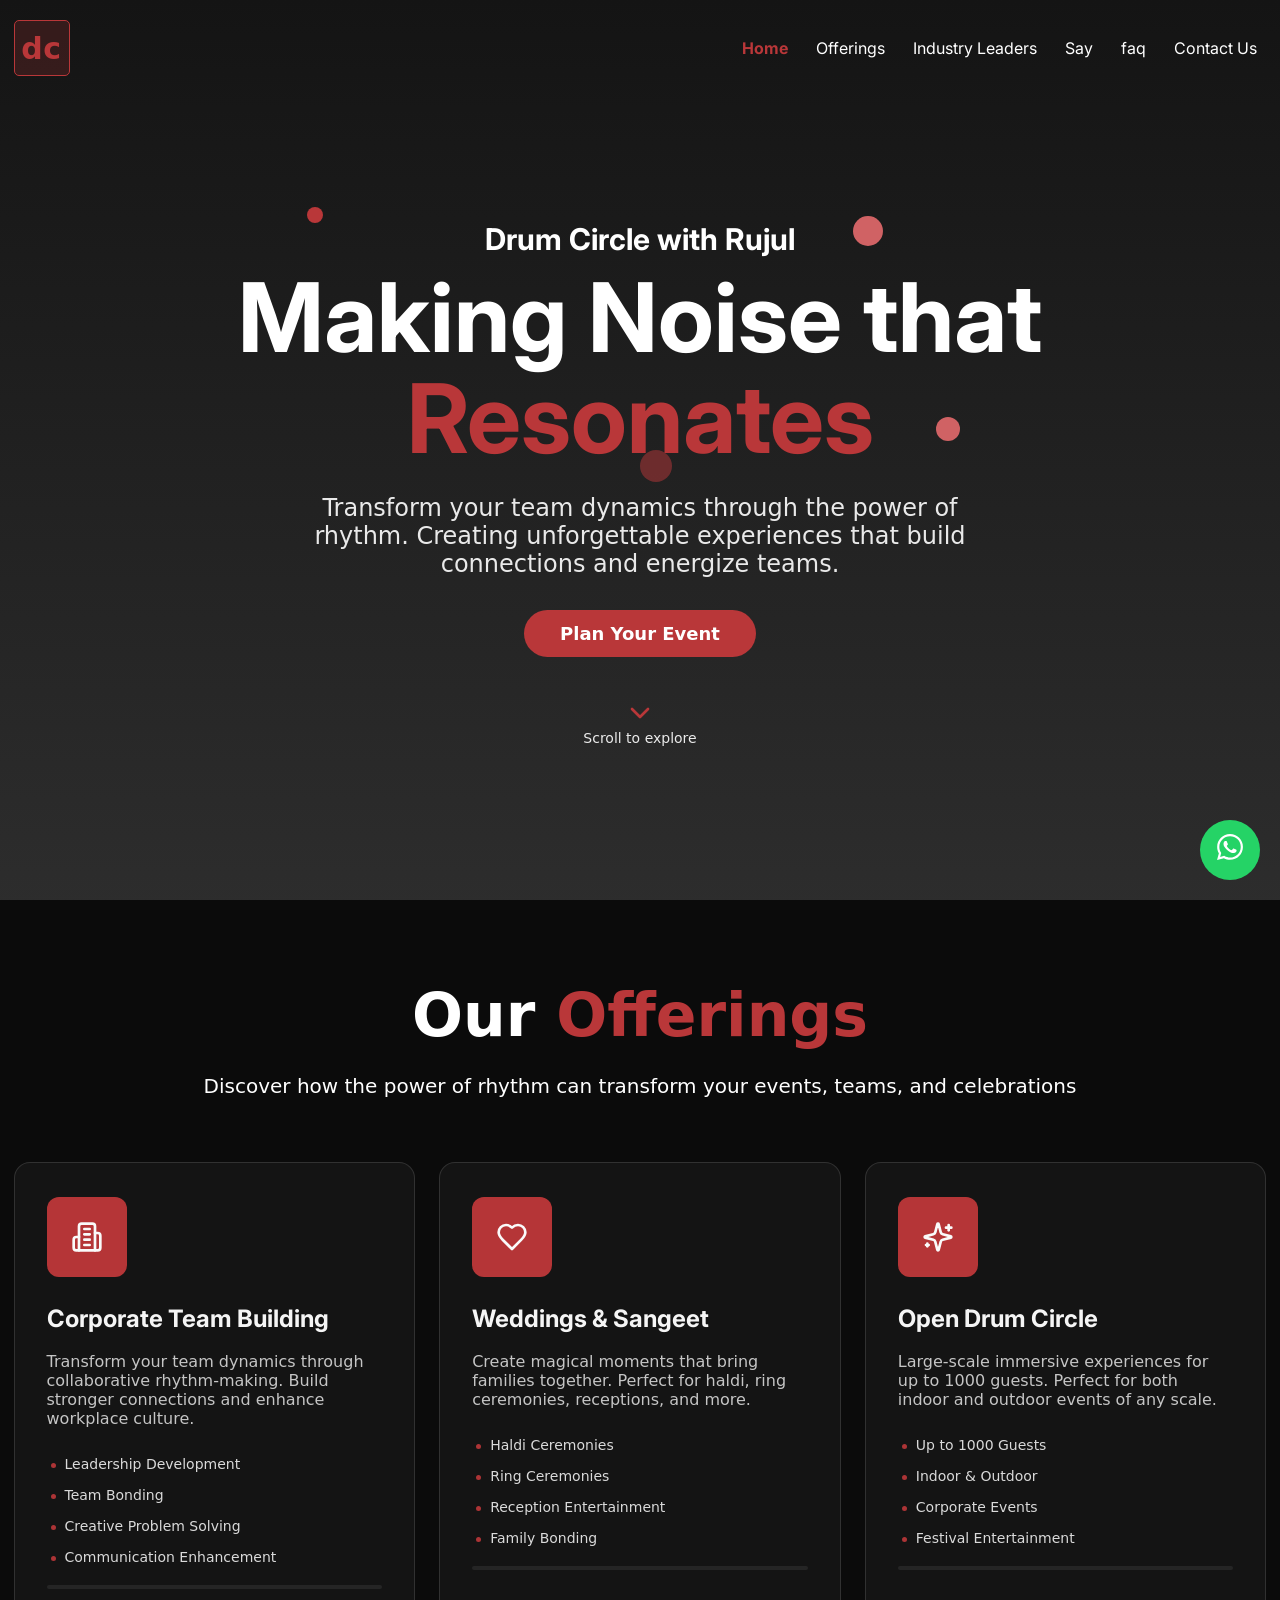
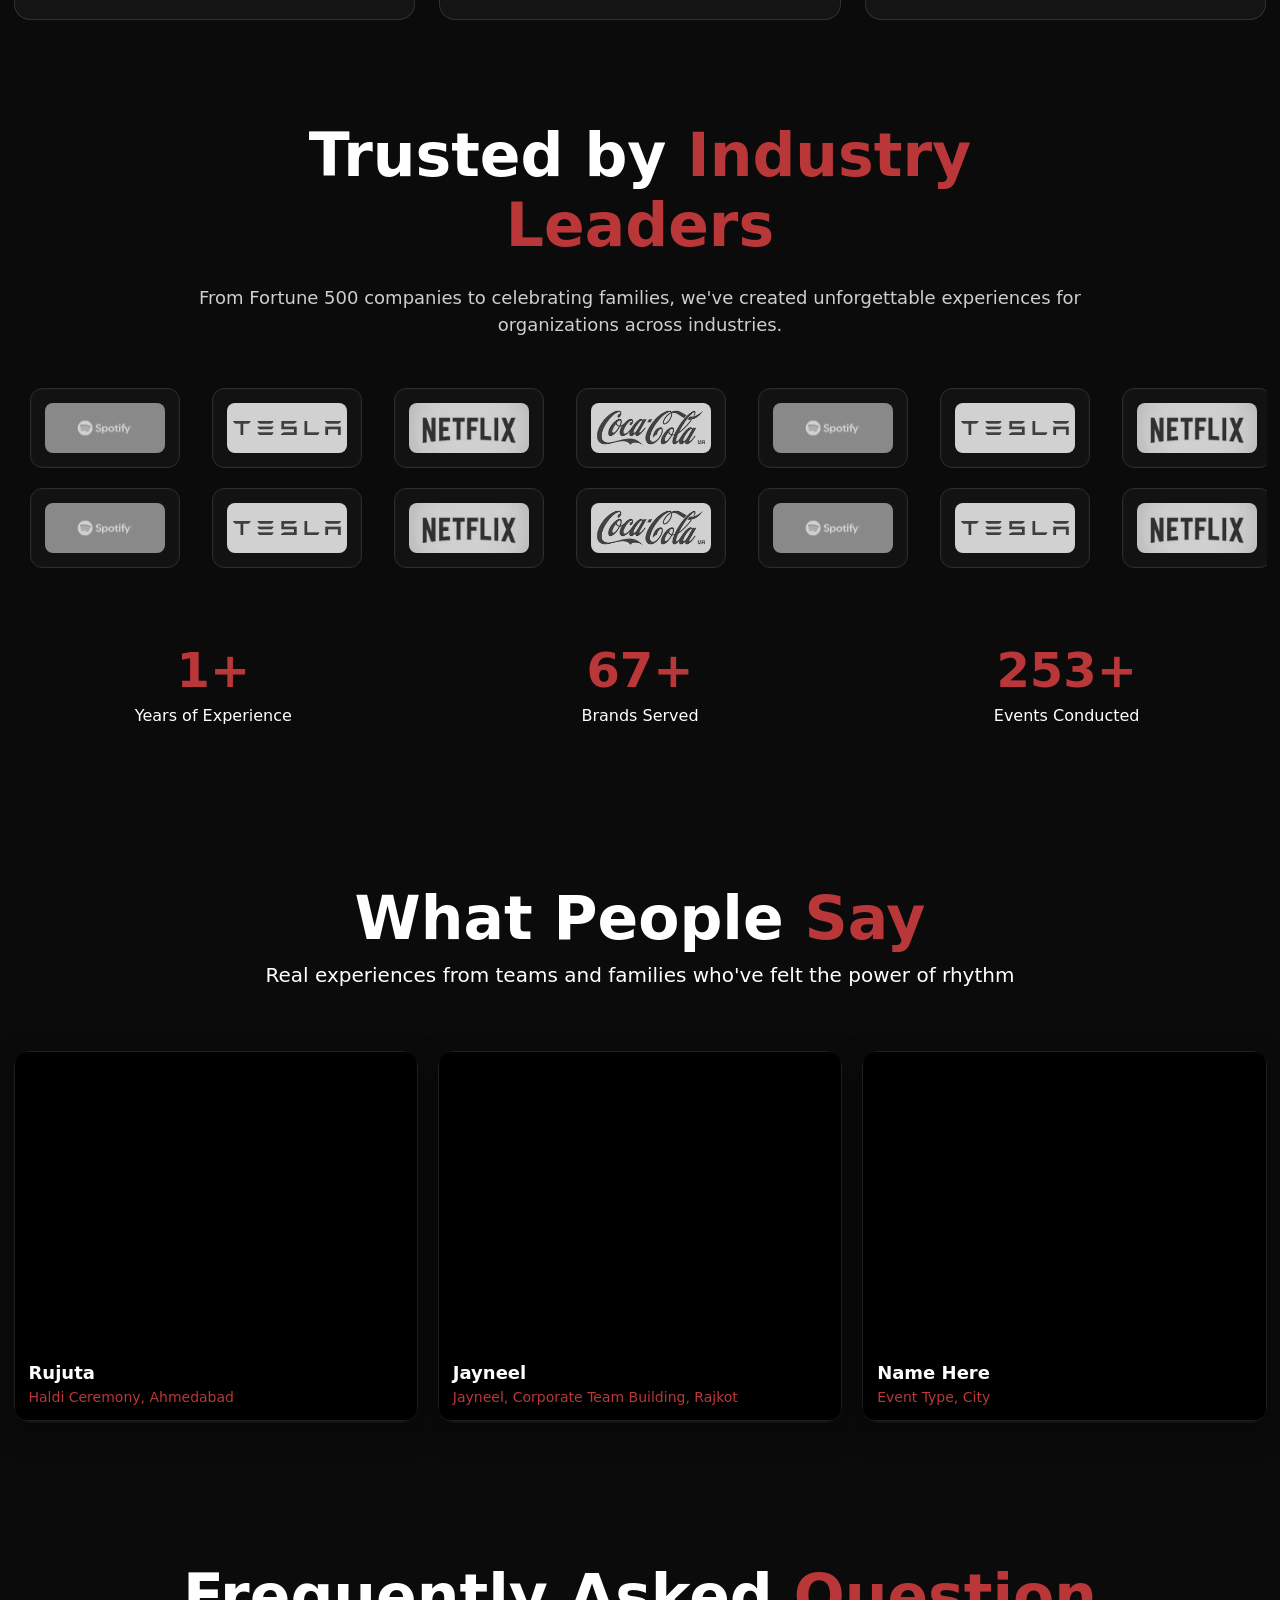
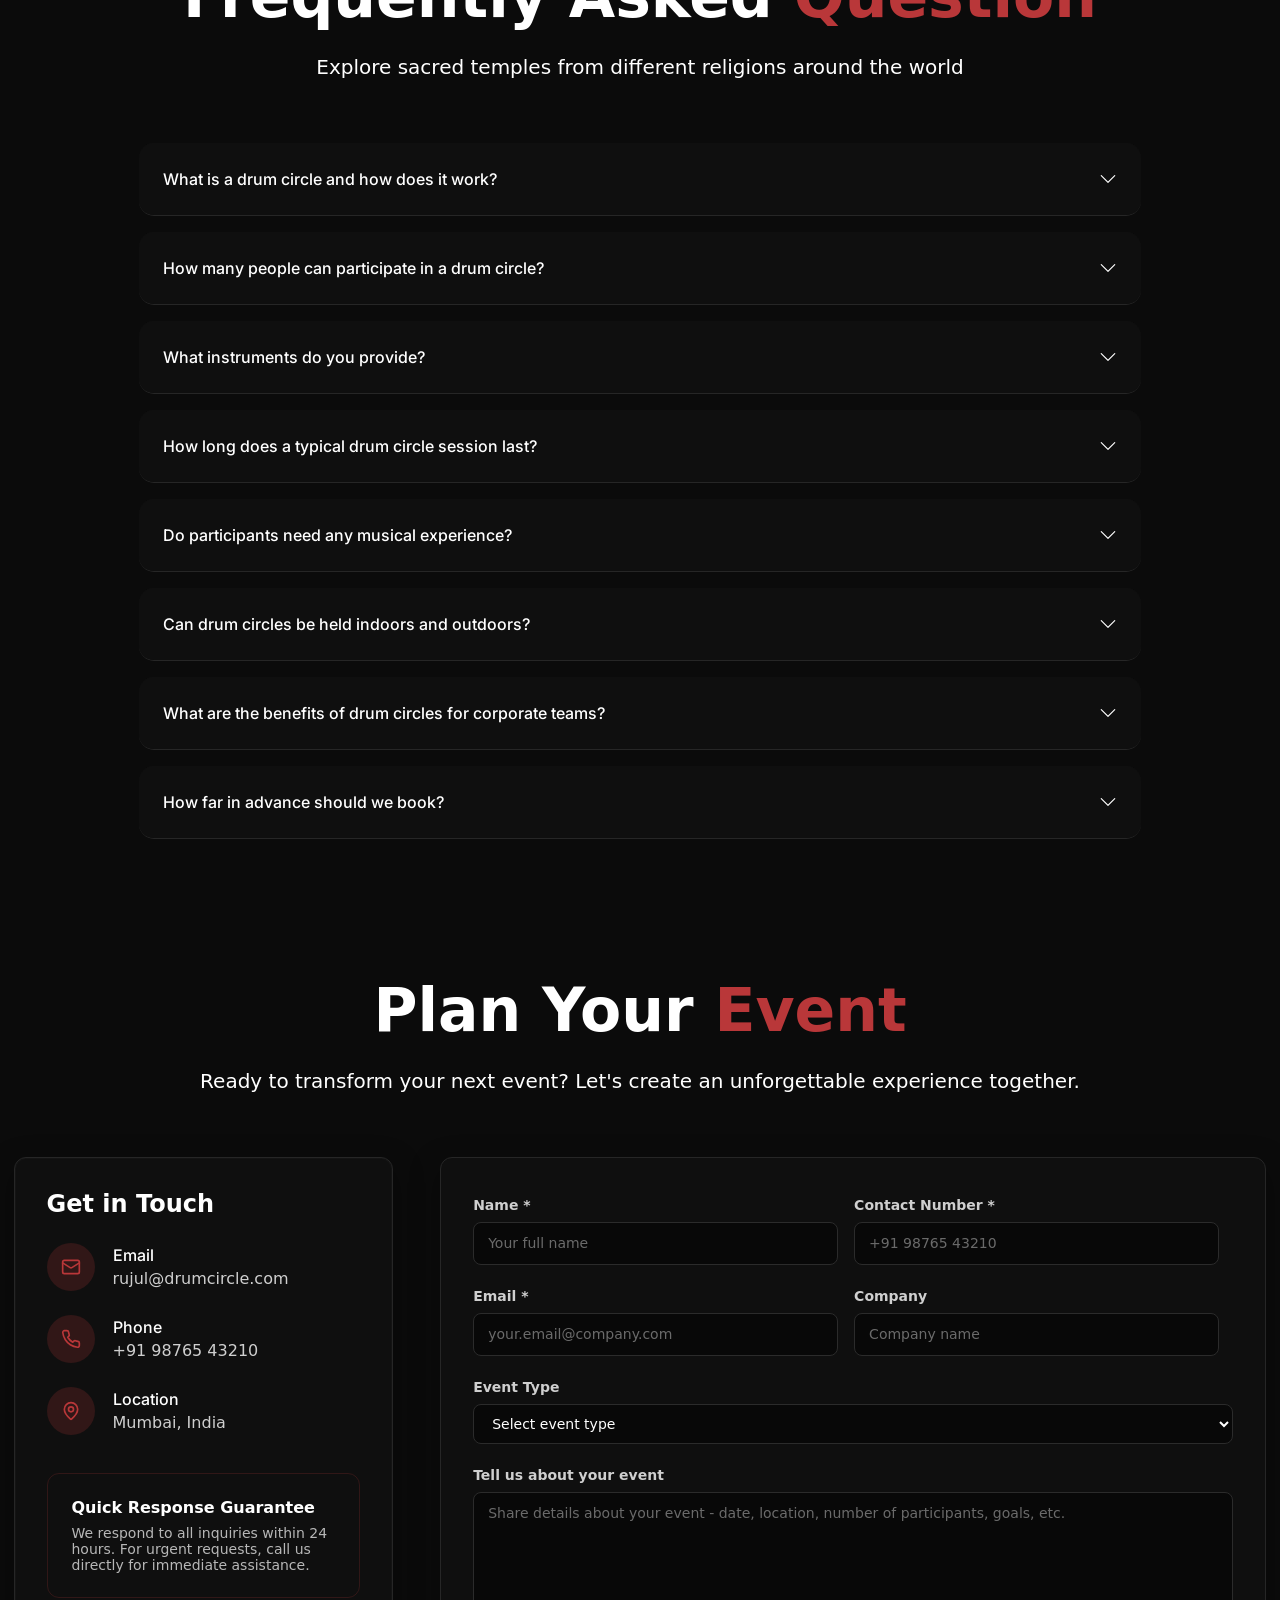
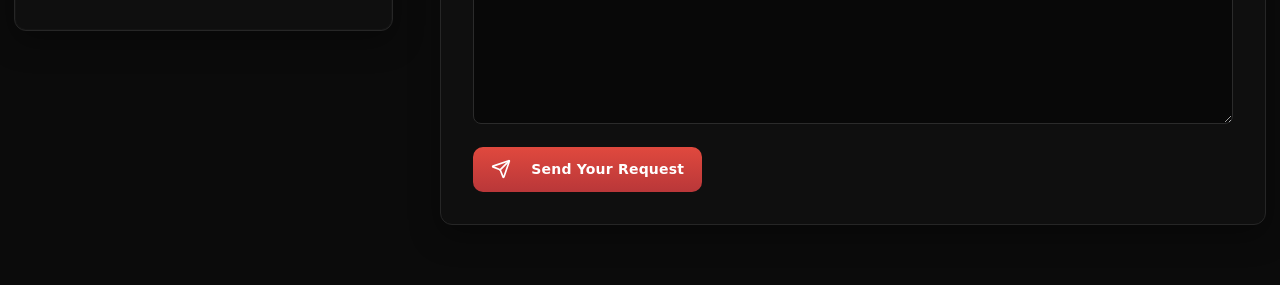
==== index.html @ d4ed4b1b "this is the all assests upload on the gi" ====
<!DOCTYPE html>
<html lang="en">
  <head>
    <meta charset="utf-8" />
    <meta http-equiv="X-UA-Compatible" content="IE=edge" />
    <meta http-equiv="Content-Type" content="text/html; charset=utf-8" />
    <meta
      name="viewport"
      content="width=device-width, initial-scale=1.0, maximum-scale=1.0, user-scalable=0"
    />

    <link rel="shortcut icon" href="images/favicon.ico" type="image/x-icon" />
    <link rel="icon" href="images/favicon.ico" type="image/x-icon" />
    <title>Drum Circle</title>
    <link
      rel="stylesheet"
      type="text/css"
      href="assets/css/bootstrap.min.css"
    />
    <link rel="stylesheet" type="text/css" href="assets/css/style.css" />
    <link rel="stylesheet" type="text/css" href="assets/css/custom.css" />
  </head>

  <body>
    <div class="main-wapper">
      <!--header-->
      <header>
        <div class="header-main">
          <div class="logo-area">
            <div class="logo">
              <a href="index.html"> dc </a>
            </div>
          </div>
          <div class="rightside">
            <ul class="main-menu">
              <li><a href="#banner" class="active">Home</a></li>
              <li><a href="#offerings">Offerings</a></li>
              <li><a href="#trusted">Industry Leaders</a></li>
              <li><a href="#testimonials">Say</a></li>
              <li><a href="#faq">faq</a></li>
              <li><a href="#contact-us">Contact Us</a></li>
            </ul>
          </div>
          <button class="btn-menu">
            <span></span><span></span><span></span>
          </button>
        </div>
      </header>

      <!-- Banner section -->
      <section>
        <div class="banner-block" id="banner">
          <video class="banner-video" autoplay muted loop playsinline>
            <source src="assets/video/mov_bbb.mp4" type="video/mp4" />
          </video>
          <div class="banner-overlay"></div>
          <div class="banner-content">
            <div class="banner-content-top float-animation">
              <!-- <div class="badge">DC</div> -->
              <h5>Drum Circle with Rujul</h5>
              <h1>Making Noise that <span>Resonates</span></h1>
              <p>
                Transform your team dynamics through the power of rhythm.
                Creating unforgettable experiences that build connections and
                energize teams.
              </p>
              <a href="#contact-us" class="btn-read wc-btn-light"
                >Plan Your Event</a
              >
            </div>
            <div class="banner-bottom">
              <div class="animate-bounce">
                <svg
                  xmlns="http://www.w3.org/2000/svg"
                  width="32"
                  height="32"
                  viewBox="0 0 24 24"
                  fill="none"
                  stroke="currentColor"
                  stroke-width="2"
                  stroke-linecap="round"
                  stroke-linejoin="round"
                  data-lov-id="src/components/Hero.tsx:67:10"
                  data-lov-name="ChevronDown"
                  data-component-path="src/components/Hero.tsx"
                  data-component-line="67"
                  data-component-file="Hero.tsx"
                  data-component-name="ChevronDown"
                  data-component-content="%7B%22className%22%3A%22text-primary%22%7D"
                >
                  <path d="m6 9 6 6 6-6"></path>
                </svg>
              </div>
              <p class="banner-bottom-scroll">Scroll to explore</p>
            </div>
          </div>
          <div class="banner-dot">
            <div class="dots"></div>
            <div class="dots drum-ripple"></div>
            <div class="dots drum-ripple" style="animation-delay: 1s"></div>
            <div class="dots"></div>
          </div>
        </div>
      </section>

      <!-- Our Offerings -->
      <section>
        <div class="our-offerings" id="offerings">
          <div class="container">
            <div class="offerings-head">
              <h2>Our <span>Offerings</span></h2>
              <p>
                Discover how the power of rhythm can transform your events,
                teams, and celebrations
              </p>
            </div>
            <div class="offerings-grid">
              <div class="offering-card" data-video="assets/video/mov_bbb.mp4">
                <div class="bg-video">
                  <video preload="none" muted loop playsinline autoplay>
                    <source src="assets/video/mov_bbb.mp4" type="video/mp4" />
                  </video>
                  <div class="bg-overlay"></div>
                </div>
                <div class="card-content">
                  <div class="card-icon">
                    <svg
                      xmlns="http://www.w3.org/2000/svg"
                      width="32"
                      height="32"
                      viewBox="0 0 24 24"
                      fill="none"
                      stroke="currentColor"
                      stroke-width="2"
                      stroke-linecap="round"
                      stroke-linejoin="round"
                      class="lucide lucide-building2 text-white"
                      data-lov-id="src/components/Services.tsx:74:20"
                      data-lov-name="IconComponent"
                      data-component-path="src/components/Services.tsx"
                      data-component-line="74"
                      data-component-file="Services.tsx"
                      data-component-name="IconComponent"
                      data-component-content="%7B%22className%22%3A%22text-white%22%7D"
                    >
                      <path
                        d="M6 22V4a2 2 0 0 1 2-2h8a2 2 0 0 1 2 2v18Z"
                      ></path>
                      <path d="M6 12H4a2 2 0 0 0-2 2v6a2 2 0 0 0 2 2h2"></path>
                      <path d="M18 9h2a2 2 0 0 1 2 2v9a2 2 0 0 1-2 2h-2"></path>
                      <path d="M10 6h4"></path>
                      <path d="M10 10h4"></path>
                      <path d="M10 14h4"></path>
                      <path d="M10 18h4"></path>
                    </svg>
                  </div>
                  <h3>Corporate Team Building</h3>
                  <p>
                    Transform your team dynamics through collaborative
                    rhythm-making. Build stronger connections and enhance
                    workplace culture.
                  </p>
                  <ul class="card-list">
                    <li>Leadership Development</li>
                    <li>Team Bonding</li>
                    <li>Creative Problem Solving</li>
                    <li>Communication Enhancement</li>
                  </ul>
                  <div class="card-hr"></div>
                </div>
              </div>
              <div class="offering-card" data-video="assets/video/mov_bbb.mp4">
                <div class="bg-video">
                  <video preload="none" muted loop playsinline autoplay>
                    <source src="assets/video/mov_bbb.mp4" type="video/mp4" />
                  </video>
                  <div class="bg-overlay"></div>
                </div>
                <div class="card-content">
                  <div class="card-icon">
                    <svg
                      xmlns="http://www.w3.org/2000/svg"
                      width="32"
                      height="32"
                      viewBox="0 0 24 24"
                      fill="none"
                      stroke="currentColor"
                      stroke-width="2"
                      stroke-linecap="round"
                      stroke-linejoin="round"
                      class="lucide lucide-heart text-white"
                      data-lov-id="src/components/Services.tsx:74:20"
                      data-lov-name="IconComponent"
                      data-component-path="src/components/Services.tsx"
                      data-component-line="74"
                      data-component-file="Services.tsx"
                      data-component-name="IconComponent"
                      data-component-content="%7B%22className%22%3A%22text-white%22%7D"
                    >
                      <path
                        d="M19 14c1.49-1.46 3-3.21 3-5.5A5.5 5.5 0 0 0 16.5 3c-1.76 0-3 .5-4.5 2-1.5-1.5-2.74-2-4.5-2A5.5 5.5 0 0 0 2 8.5c0 2.3 1.5 4.05 3 5.5l7 7Z"
                      ></path>
                    </svg>
                  </div>
                  <h3>Weddings & Sangeet</h3>
                  <p>
                    Create magical moments that bring families together. Perfect
                    for haldi, ring ceremonies, receptions, and more.
                  </p>
                  <ul class="card-list">
                    <li>Haldi Ceremonies</li>
                    <li>Ring Ceremonies</li>
                    <li>Reception Entertainment</li>
                    <li>Family Bonding</li>
                  </ul>
                  <div class="card-hr"></div>
                </div>
              </div>
              <div class="offering-card" data-video="assets/video/mov_bbb.mp4">
                <div class="bg-video">
                  <video preload="none" muted loop playsinline autoplay>
                    <source src="assets/video/mov_bbb.mp4" type="video/mp4" />
                  </video>
                  <div class="bg-overlay"></div>
                </div>
                <div class="card-content">
                  <div class="card-icon">
                    <svg
                      xmlns="http://www.w3.org/2000/svg"
                      width="32"
                      height="32"
                      viewBox="0 0 24 24"
                      fill="none"
                      stroke="currentColor"
                      stroke-width="2"
                      stroke-linecap="round"
                      stroke-linejoin="round"
                      class="lucide lucide-sparkles text-white"
                      data-lov-id="src/components/Services.tsx:74:20"
                      data-lov-name="IconComponent"
                      data-component-path="src/components/Services.tsx"
                      data-component-line="74"
                      data-component-file="Services.tsx"
                      data-component-name="IconComponent"
                      data-component-content="%7B%22className%22%3A%22text-white%22%7D"
                    >
                      <path
                        d="M9.937 15.5A2 2 0 0 0 8.5 14.063l-6.135-1.582a.5.5 0 0 1 0-.962L8.5 9.936A2 2 0 0 0 9.937 8.5l1.582-6.135a.5.5 0 0 1 .963 0L14.063 8.5A2 2 0 0 0 15.5 9.937l6.135 1.581a.5.5 0 0 1 0 .964L15.5 14.063a2 2 0 0 0-1.437 1.437l-1.582 6.135a.5.5 0 0 1-.963 0z"
                      ></path>
                      <path d="M20 3v4"></path>
                      <path d="M22 5h-4"></path>
                      <path d="M4 17v2"></path>
                      <path d="M5 18H3"></path>
                    </svg>
                  </div>
                  <h3>Open Drum Circle</h3>
                  <p>
                    Large-scale immersive experiences for up to 1000 guests.
                    Perfect for both indoor and outdoor events of any scale.
                  </p>
                  <ul class="card-list">
                    <li>Up to 1000 Guests</li>
                    <li>Indoor & Outdoor</li>
                    <li>Corporate Events</li>
                    <li>Festival Entertainment</li>
                  </ul>
                  <div class="card-hr"></div>
                </div>
              </div>
            </div>
          </div>
        </div>
      </section>

      <!-- Trusted by Industry Leaders -->
      <section>
        <div class="trusted-section" id="trusted">
          <div class="container">
            <div class="trusted-head">
              <h2>Trusted by <span>Industry Leaders</span></h2>
              <p>
                From Fortune 500 companies to celebrating families, we've
                created unforgettable experiences for organizations across
                industries.
              </p>
            </div>
            <div class="brand-block">
              <div class="brand-logs animate-scroll-left">
                <div class="brand-pill">
                  <img
                    src="assets/images/img-1.jpg"
                    class="img-fluid"
                    alt="Apple"
                  />
                </div>
                <div class="brand-pill">
                  <img
                    src="assets/images/img-2.png"
                    class="img-fluid"
                    alt="Netflix"
                  />
                </div>
                <div class="brand-pill">
                  <img
                    src="assets/images/img-3.jpeg"
                    class="img-fluid"
                    alt="Spotify"
                  />
                </div>
                <div class="brand-pill">
                  <img
                    src="assets/images/img-4.png"
                    class="img-fluid"
                    alt="Tesla"
                  />
                </div>

                <div class="brand-pill">
                  <img
                    src="assets/images/img-1.jpg"
                    class="img-fluid"
                    alt="Apple"
                  />
                </div>
                <div class="brand-pill">
                  <img
                    src="assets/images/img-2.png"
                    class="img-fluid"
                    alt="Netflix"
                  />
                </div>
                <div class="brand-pill">
                  <img
                    src="assets/images/img-3.jpeg"
                    class="img-fluid"
                    alt="Spotify"
                  />
                </div>
                <div class="brand-pill">
                  <img
                    src="assets/images/img-4.png"
                    class="img-fluid"
                    alt="Tesla"
                  />
                </div>

                <div class="brand-pill">
                  <img
                    src="assets/images/img-1.jpg"
                    class="img-fluid"
                    alt="Apple"
                  />
                </div>
                <div class="brand-pill">
                  <img
                    src="assets/images/img-2.png"
                    class="img-fluid"
                    alt="Netflix"
                  />
                </div>
                <div class="brand-pill">
                  <img
                    src="assets/images/img-3.jpeg"
                    class="img-fluid"
                    alt="Spotify"
                  />
                </div>
                <div class="brand-pill">
                  <img
                    src="assets/images/img-4.png"
                    class="img-fluid"
                    alt="Tesla"
                  />
                </div>
                <div class="brand-pill">
                  <img
                    src="assets/images/img-1.jpg"
                    class="img-fluid"
                    alt="Apple"
                  />
                </div>
                <div class="brand-pill">
                  <img
                    src="assets/images/img-2.png"
                    class="img-fluid"
                    alt="Netflix"
                  />
                </div>
                <div class="brand-pill">
                  <img
                    src="assets/images/img-3.jpeg"
                    class="img-fluid"
                    alt="Spotify"
                  />
                </div>
                <div class="brand-pill">
                  <img
                    src="assets/images/img-4.png"
                    class="img-fluid"
                    alt="Tesla"
                  />
                </div>
              </div>
            </div>
            <div class="brand-block">
              <div class="brand-logs animate-scroll-right">
                <div class="brand-pill">
                  <img
                    src="assets/images/img-1.jpg"
                    class="img-fluid"
                    alt="Apple"
                  />
                </div>
                <div class="brand-pill">
                  <img
                    src="assets/images/img-2.png"
                    class="img-fluid"
                    alt="Netflix"
                  />
                </div>
                <div class="brand-pill">
                  <img
                    src="assets/images/img-3.jpeg"
                    class="img-fluid"
                    alt="Spotify"
                  />
                </div>
                <div class="brand-pill">
                  <img
                    src="assets/images/img-4.png"
                    class="img-fluid"
                    alt="Tesla"
                  />
                </div>

                <div class="brand-pill">
                  <img
                    src="assets/images/img-1.jpg"
                    class="img-fluid"
                    alt="Apple"
                  />
                </div>
                <div class="brand-pill">
                  <img
                    src="assets/images/img-2.png"
                    class="img-fluid"
                    alt="Netflix"
                  />
                </div>
                <div class="brand-pill">
                  <img
                    src="assets/images/img-3.jpeg"
                    class="img-fluid"
                    alt="Spotify"
                  />
                </div>
                <div class="brand-pill">
                  <img
                    src="assets/images/img-4.png"
                    class="img-fluid"
                    alt="Tesla"
                  />
                </div>

                <div class="brand-pill">
                  <img
                    src="assets/images/img-1.jpg"
                    class="img-fluid"
                    alt="Apple"
                  />
                </div>
                <div class="brand-pill">
                  <img
                    src="assets/images/img-2.png"
                    class="img-fluid"
                    alt="Netflix"
                  />
                </div>
                <div class="brand-pill">
                  <img
                    src="assets/images/img-3.jpeg"
                    class="img-fluid"
                    alt="Spotify"
                  />
                </div>
                <div class="brand-pill">
                  <img
                    src="assets/images/img-4.png"
                    class="img-fluid"
                    alt="Tesla"
                  />
                </div>
                <div class="brand-pill">
                  <img
                    src="assets/images/img-1.jpg"
                    class="img-fluid"
                    alt="Apple"
                  />
                </div>
                <div class="brand-pill">
                  <img
                    src="assets/images/img-2.png"
                    class="img-fluid"
                    alt="Netflix"
                  />
                </div>
                <div class="brand-pill">
                  <img
                    src="assets/images/img-3.jpeg"
                    class="img-fluid"
                    alt="Spotify"
                  />
                </div>
                <div class="brand-pill">
                  <img
                    src="assets/images/img-4.png"
                    class="img-fluid"
                    alt="Tesla"
                  />
                </div>
              </div>
            </div>
            <div id="counter" class="row">
              <div class="col-md-4">
                <div class="counted-content">
                  <div class="number">
                    <span class="count" data-count="11">0</span>+
                  </div>
                  <p>Years of Experience</p>
                </div>
              </div>
              <div class="col-md-4">
                <div class="counted-content">
                  <div class="number">
                    <span class="count" data-count="400">0</span>+
                  </div>
                  <p>Brands Served</p>
                </div>
              </div>
              <div class="col-md-4">
                <div class="counted-content">
                  <div class="number">
                    <span class="count" data-count="1500">0</span>+
                  </div>
                  <p>Events Conducted</p>
                </div>
              </div>
            </div>
          </div>
        </div>
      </section>

      <!-- Video Testimonials -->
      <section>
        <div class="video-testimonials" id="testimonials">
          <div class="container">
            <div class="video-head">
              <h2>What People <span> Say</span></h2>
              <p>
                Real experiences from teams and families who've felt the power
                of rhythm
              </p>
            </div>
            <div class="video-grid">
              <div class="video-card">
                <div class="video-shell">
                  <div class="video-wrapper">
                    <video
                      class="card-video"
                      preload="metadata"
                      muted
                      playsinline
                      autoplay
                      loop
                    >
                      <source src="assets/video/mov_bbb.mp4" type="video/mp4" />
                    </video>
                  </div>
                  <div class="video-overlay"></div>
                  <div class="video-caption">
                    <div class="name">Rujuta</div>
                    <div class="sub">Haldi Ceremony, Ahmedabad</div>
                  </div>
                </div>
              </div>
              <div class="video-card">
                <div class="video-shell">
                  <div class="video-wrapper">
                    <video
                      class="card-video"
                      preload="metadata"
                      muted
                      playsinline
                      autoplay
                      loop
                    >
                      <source src="assets/video/mov_bbb.mp4" type="video/mp4" />
                    </video>
                  </div>
                  <div class="video-overlay"></div>
                  <div class="video-caption">
                    <div class="name">Jayneel</div>
                    <div class="sub">
                      Jayneel, Corporate Team Building, Rajkot
                    </div>
                  </div>
                </div>
              </div>
              <div class="video-card">
                <div class="video-shell">
                  <div class="video-wrapper">
                    <video
                      class="card-video"
                      preload="metadata"
                      muted
                      playsinline
                      autoplay
                      loop
                    >
                      <source src="assets/video/mov_bbb.mp4" type="video/mp4" />
                    </video>
                  </div>
                  <div class="video-overlay"></div>
                  <div class="video-caption">
                    <div class="name">Name Here</div>
                    <div class="sub">Event Type, City</div>
                  </div>
                </div>
              </div>
            </div>
          </div>
        </div>
      </section>

      <!-- FAQ -->
      <section>
        <div class="faq-page" id="faq">
          <div class="container">
            <div class="faq-page-titel">
              <h2>Frequently Asked <span> Question</span></h2>
              <p>
                Explore sacred temples from different religions around the world
              </p>
            </div>
            <div class="accordion" id="accordionExample">
              <div class="accordion-item">
                <div class="accordion-header" id="headingOne">
                  <button
                    class="accordion-button collapsed"
                    type="button"
                    data-bs-toggle="collapse"
                    data-bs-target="#collapseOne"
                    aria-expanded="true"
                    aria-controls="collapseOne"
                  >
                    What is a drum circle and how does it work?
                  </button>
                </div>
                <div
                  id="collapseOne"
                  class="accordion-collapse collapse"
                  aria-labelledby="headingOne"
                  data-bs-parent="#accordionExample"
                >
                  <div class="accordion-body">
                    A drum circle is a group music-making activity where
                    participants sit in a circle and play various percussion
                    instruments. No prior musical experience is needed. Our
                    facilitator guides the session, teaching basic rhythms and
                    building energy through collaborative music-making.
                  </div>
                </div>
              </div>
              <div class="accordion-item">
                <div class="accordion-header" id="headingTwo">
                  <button
                    class="accordion-button collapsed"
                    type="button"
                    data-bs-toggle="collapse"
                    data-bs-target="#collapseTwo"
                    aria-expanded="false"
                    aria-controls="collapseTwo"
                  >
                    How many people can participate in a drum circle?
                  </button>
                </div>
                <div
                  id="collapseTwo"
                  class="accordion-collapse collapse"
                  aria-labelledby="headingTwo"
                  data-bs-parent="#accordionExample"
                >
                  <div class="accordion-body">
                    Our drum circles can accommodate anywhere from 10 to 1000
                    participants. For corporate team building, we typically work
                    with groups of 20-100 people. For large events like weddings
                    or festivals, we can handle much larger crowds with multiple
                    facilitators.
                  </div>
                </div>
              </div>
              <div class="accordion-item">
                <div class="accordion-header" id="headingThree">
                  <button
                    class="accordion-button collapsed"
                    type="button"
                    data-bs-toggle="collapse"
                    data-bs-target="#collapseThree"
                    aria-expanded="false"
                    aria-controls="collapseThree"
                  >
                    What instruments do you provide?
                  </button>
                </div>
                <div
                  id="collapseThree"
                  class="accordion-collapse collapse"
                  aria-labelledby="headingThree"
                  data-bs-parent="#accordionExample"
                >
                  <div class="accordion-body">
                    We provide all necessary instruments including djembes,
                    bongos, shakers, tambourines, and other percussion
                    instruments. All instruments are sanitized and maintained to
                    the highest standards. Participants don't need to bring
                    anything.
                  </div>
                </div>
              </div>
              <div class="accordion-item">
                <div class="accordion-header" id="headingFour">
                  <button
                    class="accordion-button collapsed"
                    type="button"
                    data-bs-toggle="collapse"
                    data-bs-target="#collapseFour"
                    aria-expanded="false"
                    aria-controls="collapseFour"
                  >
                    How long does a typical drum circle session last?
                  </button>
                </div>
                <div
                  id="collapseFour"
                  class="accordion-collapse collapse"
                  aria-labelledby="headingFour"
                  data-bs-parent="#accordionExample"
                >
                  <div class="accordion-body">
                    Sessions typically run 45-90 minutes depending on your
                    needs. Corporate team building sessions are usually 60
                    minutes, while wedding celebrations can be 45-75 minutes. We
                    can customize the duration based on your event schedule.
                  </div>
                </div>
              </div>
              <div class="accordion-item">
                <div class="accordion-header" id="headingFive">
                  <button
                    class="accordion-button collapsed"
                    type="button"
                    data-bs-toggle="collapse"
                    data-bs-target="#collapseFive"
                    aria-expanded="false"
                    aria-controls="collapseFive"
                  >
                    Do participants need any musical experience?
                  </button>
                </div>
                <div
                  id="collapseFive"
                  class="accordion-collapse collapse"
                  aria-labelledby="headingFive"
                  data-bs-parent="#accordionExample"
                >
                  <div class="accordion-body">
                    Absolutely not! Drum circles are designed for everyone,
                    regardless of musical background. Our expert facilitation
                    ensures that even complete beginners feel comfortable and
                    engaged within minutes.
                  </div>
                </div>
              </div>
              <div class="accordion-item">
                <div class="accordion-header" id="headingSix">
                  <button
                    class="accordion-button collapsed"
                    type="button"
                    data-bs-toggle="collapse"
                    data-bs-target="#collapseSix"
                    aria-expanded="false"
                    aria-controls="collapseSix"
                  >
                    Can drum circles be held indoors and outdoors?
                  </button>
                </div>
                <div
                  id="collapseSix"
                  class="accordion-collapse collapse"
                  aria-labelledby="headingSix"
                  data-bs-parent="#accordionExample"
                >
                  <div class="accordion-body">
                    Yes, we conduct drum circles in both indoor and outdoor
                    settings. For outdoor events, we have weather-contingency
                    plans and can provide covered setups if needed. Indoor
                    venues should have adequate space for participants to sit in
                    a circle.
                  </div>
                </div>
              </div>
              <div class="accordion-item">
                <div class="accordion-header" id="headingSeven">
                  <button
                    class="accordion-button collapsed"
                    type="button"
                    data-bs-toggle="collapse"
                    data-bs-target="#collapseSeven"
                    aria-expanded="false"
                    aria-controls="collapseSeven"
                  >
                    What are the benefits of drum circles for corporate teams?
                  </button>
                </div>
                <div
                  id="collapseSeven"
                  class="accordion-collapse collapse"
                  aria-labelledby="headingSeven"
                  data-bs-parent="#accordionExample"
                >
                  <div class="accordion-body">
                    Drum circles break down hierarchies, improve communication,
                    build trust, enhance creativity, reduce stress, and create
                    shared positive experiences. Teams report improved
                    collaboration and stronger relationships after our sessions.
                  </div>
                </div>
              </div>
              <div class="accordion-item">
                <div class="accordion-header" id="headingEight">
                  <button
                    class="accordion-button collapsed"
                    type="button"
                    data-bs-toggle="collapse"
                    data-bs-target="#collapseEight"
                    aria-expanded="false"
                    aria-controls="collapseEight"
                  >
                    How far in advance should we book?
                  </button>
                </div>
                <div
                  id="collapseEight"
                  class="accordion-collapse collapse"
                  aria-labelledby="headingEight"
                  data-bs-parent="#accordionExample"
                >
                  <div class="accordion-body">
                    We recommend booking at least 2-4 weeks in advance,
                    especially during peak event seasons (October-March for
                    weddings, year-round for corporate events). However, we can
                    often accommodate last-minute requests based on
                    availability.
                  </div>
                </div>
              </div>
            </div>
          </div>
        </div>
      </section>

      <!-- contact page -->
      <section>
        <div class="contact-page" id="contact-us">
          <div class="container">
            <div class="contact-head">
              <h2>Plan Your <span>Event</span></h2>
              <p>
                Ready to transform your next event? Let's create an
                unforgettable experience together.
              </p>
            </div>
            <div class="row">
              <div class="col-lg-4">
                <div class="get-in-touch">
                  <h3>Get in Touch</h3>
                  <ul>
                    <li>
                      <div class="icon-block">
                        <svg
                          xmlns="http://www.w3.org/2000/svg"
                          width="20"
                          height="20"
                          viewBox="0 0 24 24"
                          fill="none"
                          stroke="currentColor"
                          stroke-width="2"
                          stroke-linecap="round"
                          stroke-linejoin="round"
                          class="lucide lucide-mail"
                          data-lov-id="src/components/Contact.tsx:59:20"
                          data-lov-name="Mail"
                          data-component-path="src/components/Contact.tsx"
                          data-component-line="59"
                          data-component-file="Contact.tsx"
                          data-component-name="Mail"
                          data-component-content="%7B%22className%22%3A%22text-primary%22%7D"
                        >
                          <rect
                            width="20"
                            height="16"
                            x="2"
                            y="4"
                            rx="2"
                          ></rect>
                          <path
                            d="m22 7-8.97 5.7a1.94 1.94 0 0 1-2.06 0L2 7"
                          ></path>
                        </svg>
                      </div>
                      <div class="info">
                        <strong>Email</strong>
                        rujul@drumcircle.com
                      </div>
                    </li>
                    <li>
                      <div class="icon-block">
                        <svg
                          xmlns="http://www.w3.org/2000/svg"
                          width="20"
                          height="20"
                          viewBox="0 0 24 24"
                          fill="none"
                          stroke="currentColor"
                          stroke-width="2"
                          stroke-linecap="round"
                          stroke-linejoin="round"
                          class="lucide lucide-phone"
                          data-lov-id="src/components/Contact.tsx:69:20"
                          data-lov-name="Phone"
                          data-component-path="src/components/Contact.tsx"
                          data-component-line="69"
                          data-component-file="Contact.tsx"
                          data-component-name="Phone"
                          data-component-content="%7B%22className%22%3A%22text-primary%22%7D"
                        >
                          <path
                            d="M22 16.92v3a2 2 0 0 1-2.18 2 19.79 19.79 0 0 1-8.63-3.07 19.5 19.5 0 0 1-6-6 19.79 19.79 0 0 1-3.07-8.67A2 2 0 0 1 4.11 2h3a2 2 0 0 1 2 1.72 12.84 12.84 0 0 0 .7 2.81 2 2 0 0 1-.45 2.11L8.09 9.91a16 16 0 0 0 6 6l1.27-1.27a2 2 0 0 1 2.11-.45 12.84 12.84 0 0 0 2.81.7A2 2 0 0 1 22 16.92z"
                          ></path>
                        </svg>
                      </div>
                      <div class="info">
                        <strong>Phone</strong>
                        +91 98765 43210
                      </div>
                    </li>
                    <li>
                      <div class="icon-block">
                        <svg
                          xmlns="http://www.w3.org/2000/svg"
                          width="20"
                          height="20"
                          viewBox="0 0 24 24"
                          fill="none"
                          stroke="currentColor"
                          stroke-width="2"
                          stroke-linecap="round"
                          stroke-linejoin="round"
                          class="lucide lucide-map-pin"
                          data-lov-id="src/components/Contact.tsx:79:20"
                          data-lov-name="MapPin"
                          data-component-path="src/components/Contact.tsx"
                          data-component-line="79"
                          data-component-file="Contact.tsx"
                          data-component-name="MapPin"
                          data-component-content="%7B%22className%22%3A%22text-primary%22%7D"
                        >
                          <path
                            d="M20 10c0 4.993-5.539 10.193-7.399 11.799a1 1 0 0 1-1.202 0C9.539 20.193 4 14.993 4 10a8 8 0 0 1 16 0"
                          ></path>
                          <circle cx="12" cy="10" r="3"></circle>
                        </svg>
                      </div>
                      <div class="info">
                        <strong>Location</strong>
                        Mumbai, India
                      </div>
                    </li>
                  </ul>
                  <div class="get-in-touch-info">
                    <h4>Quick Response Guarantee</h4>
                    <p>
                      We respond to all inquiries within 24 hours. For urgent
                      requests, call us directly for immediate assistance.
                    </p>
                  </div>
                </div>
              </div>
              <div class="col-lg-8">
                <div
                  class="wpcf7 js"
                  id="wpcf7-f14-p15-o1"
                  lang="en-US"
                  dir="ltr"
                  data-wpcf7-id="14"
                  bis_skin_checked="1"
                >
                  <form
                    action="/wordpress/contact-page/#wpcf7-f14-p15-o1"
                    method="post"
                    class="wpcf7-form init"
                    aria-label="Contact form"
                    novalidate="novalidate"
                    data-status="init"
                  >
                    <fieldset class="hidden-fields-container">
                      <input type="hidden" name="_wpcf7" value="14" /><input
                        type="hidden"
                        name="_wpcf7_version"
                        value="6.1.2"
                      /><input
                        type="hidden"
                        name="_wpcf7_locale"
                        value="en_US"
                      /><input
                        type="hidden"
                        name="_wpcf7_unit_tag"
                        value="wpcf7-f14-p15-o1"
                      /><input
                        type="hidden"
                        name="_wpcf7_container_post"
                        value="15"
                      /><input
                        type="hidden"
                        name="_wpcf7_posted_data_hash"
                        value=""
                      />
                    </fieldset>
                    <div class="custom-contact-form" bis_skin_checked="1">
                      <div class="form-field half-width" bis_skin_checked="1">
                        <p>
                          <label> Name *</label>
                          <span
                            class="wpcf7-form-control-wrap"
                            data-name="your-name"
                            ><input
                              size="40"
                              maxlength="400"
                              class="wpcf7-form-control wpcf7-text wpcf7-validates-as-required"
                              aria-required="true"
                              aria-invalid="false"
                              placeholder="Your full name"
                              value=""
                              type="text"
                              name="your-name"
                          /></span>
                        </p>
                      </div>
                      <div class="form-field half-width" bis_skin_checked="1">
                        <p>
                          <label> Contact Number *</label>
                          <span
                            class="wpcf7-form-control-wrap"
                            data-name="your-number"
                            ><input
                              size="40"
                              maxlength="400"
                              class="wpcf7-form-control wpcf7-tel wpcf7-validates-as-required wpcf7-text wpcf7-validates-as-tel"
                              aria-required="true"
                              aria-invalid="false"
                              placeholder="+91 98765 43210"
                              value=""
                              type="tel"
                              name="your-number"
                          /></span>
                        </p>
                      </div>
                      <div class="form-field half-width" bis_skin_checked="1">
                        <p>
                          <label> Email *</label>
                          <span
                            class="wpcf7-form-control-wrap"
                            data-name="your-email"
                            ><input
                              size="40"
                              maxlength="400"
                              class="wpcf7-form-control wpcf7-email wpcf7-validates-as-required wpcf7-text wpcf7-validates-as-email"
                              aria-required="true"
                              aria-invalid="false"
                              placeholder="your.email@company.com"
                              value=""
                              type="email"
                              name="your-email"
                          /></span>
                        </p>
                      </div>
                      <div class="form-field half-width" bis_skin_checked="1">
                        <p>
                          <label> Company</label>
                          <span
                            class="wpcf7-form-control-wrap"
                            data-name="your-company"
                            ><input
                              size="40"
                              maxlength="400"
                              class="wpcf7-form-control wpcf7-text"
                              aria-invalid="false"
                              placeholder="Company name"
                              value=""
                              type="text"
                              name="your-company"
                          /></span>
                        </p>
                      </div>
                      <div class="form-field full-width" bis_skin_checked="1">
                        <p>
                          <label> Event Type</label><br />
                          <span
                            class="wpcf7-form-control-wrap"
                            data-name="event-type"
                            ><select
                              class="wpcf7-form-control wpcf7-select"
                              aria-invalid="false"
                              name="event-type"
                            >
                              <option value="">Select event type</option>
                              <option value="Corporate Team Building">
                                Corporate Team Building
                              </option>
                              <option value="Wedding &amp; Sangeet">
                                Wedding &amp; Sangeet
                              </option>
                              <option value="Open Drum Circle">
                                Open Drum Circle
                              </option>
                              <option value="Other">Other</option>
                            </select></span
                          >
                        </p>
                      </div>
                      <div class="form-field full-width" bis_skin_checked="1">
                        <p>
                          <label> Tell us about your event </label><br />
                          <span
                            class="wpcf7-form-control-wrap"
                            data-name="your-message"
                          >
                            <textarea
                              cols="30"
                              rows="10"
                              maxlength="2000"
                              class="wpcf7-form-control wpcf7-textarea"
                              aria-invalid="false"
                              placeholder="Share details about your event - date, location, number of participants, goals, etc."
                              name="your-message"
                            ></textarea>
                          </span>
                        </p>
                      </div>
                      <div class="form-submit" bis_skin_checked="1">
                        <p>
                          <svg
                            xmlns="http://www.w3.org/2000/svg"
                            width="20"
                            height="20"
                            viewBox="0 0 24 24"
                            fill="none"
                            stroke="currentColor"
                            stroke-width="2"
                            stroke-linecap="round"
                            stroke-linejoin="round"
                            class="lucide lucide-send mr-2"
                            data-lov-id="src/components/Contact.tsx:182:18"
                            data-lov-name="Send"
                            data-component-path="src/components/Contact.tsx"
                            data-component-line="182"
                            data-component-file="Contact.tsx"
                            data-component-name="Send"
                            data-component-content="%7B%22className%22%3A%22mr-2%22%7D"
                          >
                            <path
                              d="M14.536 21.686a.5.5 0 0 0 .937-.024l6.5-19a.496.496 0 0 0-.635-.635l-19 6.5a.5.5 0 0 0-.024.937l7.93 3.18a2 2 0 0 1 1.112 1.11z"
                            ></path>
                            <path d="m21.854 2.147-10.94 10.939"></path>
                          </svg>
                          <input
                            class="wpcf7-form-control wpcf7-submit has-spinner btn btn-danger w-100"
                            type="submit"
                            value="  Send Your Request"
                          /><span class="wpcf7-spinner"></span>
                        </p>
                      </div>
                    </div>
                    <div
                      class="wpcf7-response-output"
                      aria-hidden="true"
                      bis_skin_checked="1"
                    ></div>
                  </form>
                </div>
              </div>
            </div>
          </div>
        </div>
      </section>

      <a
        class="whatsapp-help"
        target="_blank"
        href="https://api.whatsapp.com/send?phone=919350711111&amp;text=Hi"
        ><div class="icon">
          <svg
            width="26"
            height="26"
            viewBox="0 0 20 20"
            fill="none"
            xmlns="http://www.w3.org/2000/svg"
          >
            <path
              d="M17.05 2.91005C16.1331 1.98416 15.0411 1.25002 13.8376 0.750416C12.634 0.250812 11.3431 -0.00426317 10.04 5.38951e-05C4.58005 5.38951e-05 0.130049 4.45005 0.130049 9.91005C0.130049 11.6601 0.590049 13.3601 1.45005 14.8601L0.0500488 20.0001L5.30005 18.6201C6.75005 19.4101 8.38005 19.8301 10.04 19.8301C15.5 19.8301 19.9501 15.3801 19.9501 9.92005C19.9501 7.27005 18.92 4.78005 17.05 2.91005ZM10.04 18.1501C8.56005 18.1501 7.11005 17.7501 5.84005 17.0001L5.54005 16.8201L2.42005 17.6401L3.25005 14.6001L3.05005 14.2901C2.2276 12.9771 1.79097 11.4593 1.79005 9.91005C1.79005 5.37005 5.49005 1.67005 10.03 1.67005C12.23 1.67005 14.3 2.53005 15.85 4.09005C16.6177 4.85392 17.226 5.7626 17.6397 6.76338C18.0534 7.76417 18.2642 8.83714 18.26 9.92005C18.28 14.4601 14.58 18.1501 10.04 18.1501ZM14.56 11.9901C14.31 11.8701 13.09 11.2701 12.87 11.1801C12.64 11.1001 12.48 11.0601 12.31 11.3001C12.14 11.5501 11.67 12.1101 11.53 12.2701C11.39 12.4401 11.24 12.4601 10.99 12.3301C10.74 12.2101 9.94005 11.9401 9.00005 11.1001C8.26005 10.4401 7.77005 9.63005 7.62005 9.38005C7.48005 9.13005 7.60005 9.00005 7.73005 8.87005C7.84005 8.76005 7.98005 8.58005 8.10005 8.44005C8.22005 8.30005 8.27005 8.19005 8.35005 8.03005C8.43005 7.86005 8.39005 7.72005 8.33005 7.60005C8.27005 7.48005 7.77005 6.26005 7.57005 5.76005C7.37005 5.28005 7.16005 5.34005 7.01005 5.33005H6.53005C6.36005 5.33005 6.10005 5.39005 5.87005 5.64005C5.65005 5.89005 5.01005 6.49005 5.01005 7.71005C5.01005 8.93005 5.90005 10.1101 6.02005 10.2701C6.14005 10.4401 7.77005 12.9401 10.25 14.0101C10.84 14.2701 11.3 14.4201 11.66 14.5301C12.25 14.7201 12.79 14.6901 13.22 14.6301C13.7 14.5601 14.69 14.0301 14.89 13.4501C15.1 12.8701 15.1 12.3801 15.03 12.2701C14.96 12.1601 14.81 12.1101 14.56 11.9901Z"
              fill="white"
            ></path>
          </svg>
        </div>
      </a>
    </div>

    <script src="assets/js/jquery-3.1.1.js"></script>
    <script src="assets/js/bootstrap.min.js"></script>
    <script src="assets/js/custom.js"></script>
    <script>
      $(document).ready(function () {
        var counted = 0;
        $(window).scroll(function () {
          var oTop = $("#counter").offset().top - window.innerHeight;
          if (counted == 0 && $(window).scrollTop() > oTop) {
            $(".count").each(function () {
              var $this = $(this),
                countTo = $this.attr("data-count");
              $({ countNum: $this.text() }).animate(
                {
                  countNum: countTo,
                },
                {
                  duration: 4000,
                  easing: "swing",
                  step: function () {
                    $this.text(Math.floor(this.countNum));
                  },
                  complete: function () {
                    $this.text(this.countNum);
                  },
                }
              );
            });
            counted = 1;
          }
        });
      });
    </script>
  </body>
</html>
---- assets/css/style.css ----
@import url("https://fonts.googleapis.com/css2?family=Inter:wght@100..900&family=Kalam:wght@700&display=swap");

*::before,
*::after {
  box-sizing: border-box;
  -webkit-box-sizing: border-box;
  -moz-box-sizing: border-box;
  -o-box-sizing: border-box;
  -ms-box-sizing: border-box;
  outline: none;
}

:root {
  --main-color: #b93739;
  --font-inter: "Inter", sans-serif;
}

html,
body {
  font-weight: 400;
  font-size: 18px;
  line-height: 1.5;
  padding: 0;
  margin: 0;
}
html {
  scroll-behavior: smooth;
}

a {
  color: #004e5a;
  text-decoration: none;
  transition: all 0.5s ease;
  -webkit-transition: all 0.5s ease;
  -moz-transition: all 0.5s ease;
  display: inline-block;
}

.container {
  max-width: 1280px;
}

/* .main-wapper{padding: 90px 0 0 0;} */

header {
  position: fixed;
  width: 100%;
  top: 0px;
  z-index: 999;
  transition: all 0.5s ease;
  background: transparent;
}
header .header-main {
  display: flex;
  justify-content: space-between;
  padding: 20px 13.5px;
  max-width: 1467px;
  margin: auto;
  align-items: center;
}

header .header-main .logo img {
  width: 100%;
}
header .header-main .logo a {
  width: 56px;
  height: 56px;
  border-radius: 5px;
  background: #b9373933;
  border: 1px solid #b93739;
  color: #fff;
  display: inline-flex;
  align-items: center;
  justify-content: center;
  margin: 0;
  font-weight: 700;
  letter-spacing: 0.5px;
  font-size: 30px;
  color: var(--main-color);
  transition: all 0.5s ease;
}
header .header-main .rightside {
  display: flex;
  align-items: center;
}
header .header-main .rightside ul.main-menu {
  display: flex;
  justify-content: space-between;
  margin: 0px;
  padding: 0px;
  list-style: none;
}
header .header-main .rightside ul.main-menu li {
  margin-left: 25px;
  transition: all 0.5s ease;
}
header .header-main .rightside ul.main-menu li a {
  color: #fff;
  font-size: 16px;
  font-weight: 400;
  font-family: var(--font-inter);
  padding: 5px 10px;
  font-weight: 400;
  position: relative;
  transition: all 0.5s ease;
  -webkit-transition: all 0.5s ease;
  -moz-transition: all 0.5s ease;
}
header .header-main .rightside ul.main-menu li a:hover,
header .header-main .rightside ul.main-menu li a.active {
  color: var(--main-color);
  font-weight: 700;
  transition: all 0.5s ease;
  -webkit-transition: all 0.5s ease;
  -moz-transition: all 0.5s ease;
}
header.fixed {
  transition: all 0.5s ease;
  position: fixed;
  top: 0;
  background: rgba(11, 11, 11, 0.85);
  backdrop-filter: blur(6px);
  border-bottom: 1px solid #262626;
}
header.fixed .header-main {
  padding: 12px 13.5px;
}
header.fixed .header-main .rightside ul.main-menu li {
  margin-left: 15px;
  transition: all 0.5s ease;
}
header.fixed .header-main .rightside ul.main-menu li a {
  padding: 4px 6px;
  transition: all 0.5s ease;
  font-size: 15px;
}
header.fixed .header-main .logo {
  width: 220px;
  transition: all 0.5s ease;
}
header.fixed .header-main .rightside .btn-read {
  transition: all 0.5s ease;
  font-size: 14px;
  line-height: 15px;
  min-width: 140px;
  padding: 14px 5px;
  margin-left: 30px;
}
header.fixed .header-main .logo a {
  width: 46px;
  height: 46px;
  font-size: 22px;
}
.btn-menu {
  width: 22px;
  height: 22px;
  border: none;
  background: transparent;
  position: relative;
  padding: 0px;
  transition: all 0.5s ease;
  margin-left: 15px;
  display: none;
}
.btn-menu span {
  width: 100%;
  height: 2px;
  background: var(--main-color);
  display: block;
  transition: all 0.5s ease;
}
.btn-menu span:nth-of-type(3n + 1) {
  position: absolute;
  top: 0px;
  left: 0px;
  transition: all 0.5s ease;
}
.btn-menu span:nth-of-type(3n + 2) {
  position: absolute;
  top: 10px;
  width: 70%;
  left: 0px;
  transition: all 0.5s ease;
}
.btn-menu span:nth-of-type(3n + 3) {
  position: absolute;
  bottom: 0px;
  left: 0px;
  transition: all 0.5s ease;
}
.btn-menu.active span:nth-of-type(3n + 1) {
  transform: rotate(-45deg);
  left: 0px;
  top: 10px;
  transition: all 0.5s ease;
}
.btn-menu.active span:nth-of-type(3n + 2) {
  display: none;
}
.btn-menu.active span:nth-of-type(3n + 3) {
  transform: rotate(45deg);
  left: 0px;
  transition: all 0.5s ease;
  bottom: 10px;
}

/* Banner */
.banner-block {
  position: relative;
  height: 100vh;
  min-height: 480px;
  display: flex;
  align-items: center;
  justify-content: center;
  overflow: hidden;
}
.banner-block .banner-video {
  position: absolute;
  top: 50%;
  left: 50%;
  min-width: 100%;
  min-height: 100%;
  width: auto;
  height: auto;
  transform: translate(-50%, -50%);
  object-fit: cover;
}
.banner-block .banner-overlay {
  position: absolute;
  inset: 0;
  background: linear-gradient(
    180deg,
    hsl(0 0% 3% / 0.95) 0%,
    hsl(0 0% 3% / 0.85) 100%
  );
}
.banner-block .banner-content {
  position: relative;
  z-index: 2;
  text-align: center;
  color: #fff;
  padding: 100px 20px 0 20px;
  max-width: 950px;
}
.banner-block .banner-content .badge {
  width: 96px;
  height: 96px;
  border-radius: 50%;
  background: #b9373933;
  border: 1px solid #b93739;
  color: #fff;
  display: inline-flex;
  align-items: center;
  justify-content: center;
  margin: 0 auto 16px;
  font-weight: 700;
  letter-spacing: 0.5px;
  font-size: 30px;
  color: var(--main-color);
}
.banner-block .banner-content h5 {
  margin: 0 0 10px;
  font-family: var(--font-inter);
  font-size: 30px;
  font-weight: 700;
}
.banner-block .banner-content h1 {
  margin: 0 0 26px;
  font-family: var(--font-inter);
  font-size: 96px;
  line-height: 1.05;
  font-weight: 700;
}
.banner-block .banner-content h1 span {
  color: var(--main-color);
  animation: glow 3s ease-in-out infinite;
}
.banner-block .banner-content p {
  margin: 0 88px 32px 88px;
  opacity: 0.9;
  font-size: 24px;
  line-height: 28px;
}
.banner-block .btn-read {
  background: var(--main-color);
  color: #fff;
  font-weight: 600;
  font-size: 18px;
  border-radius: 33px;
  padding: 10px 36px;
}
.banner-bottom {
  margin-top: 40px;
}
.banner-block .banner-content .banner-bottom .banner-bottom-scroll {
  font-size: 14px;
  color: #fff;
  line-height: 18px;
  text-align: center;
}
.banner-bottom .animate-bounce {
  animation: bounce 3s infinite;
}
.banner-bottom .animate-bounce svg {
  color: var(--main-color);
}
.float-animation {
  animation: float 6s ease-in-out infinite;
}
.banner-dot .dots {
  width: 16px;
  height: 16px;
  border-radius: 50%;
  background: #b93739;
}
.banner-dot .dots:nth-child(1) {
  position: absolute;
  left: 24%;
  top: 23%;
}

.banner-dot .dots:nth-child(2) {
  position: absolute;
  right: 31%;
  top: 24%;
  width: 30px;
  height: 30px;
  background-color: #d06264;
}

.banner-dot .dots:nth-child(3) {
  position: absolute;
  right: 25%;
  bottom: 51%;
  width: 24px;
  height: 24px;
  background-color: #d06264;
}
.banner-dot .dots:nth-child(4) {
  width: 32px;
  height: 32px;
  position: absolute;
  left: 50%;
  opacity: 0.5;
  background-color: #b93739;
}

.drum-ripple {
  animation: drum-ripple 2s ease-out infinite;
}

@keyframes glow {
  0%,
  to {
    box-shadow: 0 0 40px #b937394d;
  }

  50% {
    box-shadow: 0 0 60px #b9373980;
  }
}

@keyframes bounce {
  0%,
  to {
    transform: translateY(-25%);
    animation-timing-function: cubic-bezier(0.8, 0, 1, 1);
  }

  50% {
    transform: none;
    animation-timing-function: cubic-bezier(0, 0, 0.2, 1);
  }
}

@keyframes float {
  0%,
  to {
    transform: translateY(0);
  }

  50% {
    transform: translateY(-20px);
  }
}

@keyframes drum-pulse {
  0%,
  to {
    transform: scale(1);
    opacity: 0.8;
  }

  50% {
    transform: scale(1.1);
    opacity: 1;
  }
}

@keyframes drum-ripple {
  0% {
    transform: scale(0.8);
    opacity: 1;
  }

  to {
    transform: scale(2);
    opacity: 0;
  }
}

h2 {
  font-size: 60px;
  line-height: normal;
  color: #fff;
  font-weight: 700;
  margin: 0 0 24px 0;
  text-align: center;
}
h2 span {
  color: var(--main-color);
}

/* Our Offerings */
.our-offerings {
  padding: 80px 0 40px;
  background: #0b0b0b;
  position: relative;
  transition: transform 0.8s ease-in-out;
}
.our-offerings .offerings-head {
  margin-bottom: 64px;
}
.our-offerings .offerings-head p {
  font-size: 20px;
  line-height: normal;
  color: #fff;
  text-align: center;
  margin: 0;
}
.offerings-grid {
  display: grid;
  grid-template-columns: repeat(3, 1fr);
  gap: 24px;
}
.offering-card {
  position: relative;
  overflow: hidden;
  border-radius: 16px;
  border: 1px solid rgba(255, 255, 255, 0.12);
  background: #141414;
  color: #e9e9e9;
  min-height: 360px;
  isolation: isolate;
  transition: transform 0.45s ease, box-shadow 0.45s ease, background 0.45s ease,
    border-color 0.45s ease;
}
.offering-card .bg-video {
  position: absolute;
  inset: 0;
  z-index: 0;
  opacity: 0;
  transform: scale(1.05);
  transition: opacity 0.7s ease, transform 1s cubic-bezier(0.2, 0.8, 0.2, 1);
  pointer-events: none;
}
.offering-card .bg-video video {
  width: 100%;
  height: 100%;
  object-fit: cover;
  display: block;
}
.offering-card .bg-video .bg-overlay {
  position: absolute;
  inset: 0;
  background: linear-gradient(
    180deg,
    rgba(185, 55, 57, 0.35) 0%,
    rgba(0, 0, 0, 0.65) 100%
  );
  transition: background 0.4s ease;
}
.offering-card .card-content {
  position: relative;
  z-index: 1;
  padding: 32px;
  transition: transform 0.45s ease, opacity 0.45s ease;
  transform: translateY(2px);
  opacity: 0.98;
}
.offering-card .card-icon {
  width: 80px;
  height: 80px;
  border-radius: 12px;
  background: var(--main-color);
  color: #fff;
  display: inline-flex;
  align-items: center;
  justify-content: center;
  font-size: 24px;
  margin-bottom: 24px;
  border: 1px solid #b9373966;
  transition: transform 0.45s ease;
}
.offering-card h3 {
  margin: 0 0 16px;
  font-family: var(--font-inter);
  font-weight: 700;
  color: #fff;
  font-size: 24px;
  transition: color 0.45s ease, transform 0.45s ease, opacity 0.45s ease;
  transform: translateY(4px);
  opacity: 0.98;
}
.offering-card p {
  margin: 0 0 24px;
  line-height: normal;
  font-size: 16px;
  color: #ffffffcc;
  transition: transform 0.45s ease, opacity 0.45s ease;
  transform: translateY(6px);
  opacity: 0.96;
}
.offering-card .card-list {
  margin: 0;
  padding: 0;
  list-style: none;
}
.offering-card .card-list li {
  font-size: 14px;
  padding-left: 18px;
  font-weight: 500;
  margin-bottom: 10px;
  position: relative;
  transition: transform 0.45s ease, opacity 0.45s ease;
  transform: translateY(8px);
  opacity: 0.95;
}
.offering-card .card-list li::after {
  content: "";
  width: 5px;
  height: 5px;
  background-color: var(--main-color);
  position: absolute;
  top: 9px;
  left: 4px;
  border-radius: 50%;
}
.offering-card:hover {
  border-color: #ffffff33;
  transform: translateY(-8px);
  box-shadow: 0 8px 24px rgba(0, 0, 0, 0.35);
  background: #0b0b0b;
}
.offering-card:hover .bg-video {
  opacity: 0.2;
  transform: scale(1);
}
.offering-card:hover .bg-video .bg-overlay {
  background: linear-gradient(
    180deg,
    rgba(185, 55, 57, 0.15) 0%,
    rgba(0, 0, 0, 0.35) 100%
  );
}
.offering-card .card-content .card-hr {
  width: 100%;
  height: 4px;
  background-color: #262626;
  margin-top: 25px;
  border-radius: 5px;
}
.offering-card:hover .card-icon {
  transform: scale(1.1);
}
.offering-card:hover h3 {
  color: var(--main-color);
}
.offering-card:hover .card-content {
  transform: translateY(0);
  opacity: 1;
}
.offering-card:hover .card-content h3,
.offering-card:hover .card-content p,
.offering-card:hover .card-content .card-list li {
  transform: translateY(0);
  opacity: 1;
}

@media (max-width: 991px) {
  .offerings-grid {
    grid-template-columns: 1fr;
    gap: 18px;
  }
  .offering-card {
    min-height: 320px;
  }
}

/* Faq Page */
.faq-page {
  padding: 60px 0;
  position: relative;
  background-color: #0b0b0b;
}
.faq-page .faq-page-titel {
  margin-bottom: 64px;
}
.faq-page p {
  font-size: 20px;
  line-height: normal;
  color: #fff;
  text-align: center;
  margin: 0;
}
.faq-page .accordion {
  width: 80%;
  margin: 0px auto;
}
.faq-page .accordion .accordion-item {
  border: 0;
  border-bottom: 1px solid #262626;
  border-radius: 15px !important;
  margin: 0 0 16px 0;
  background: #0f0f0f;
  transition: transform 0.35s ease, box-shadow 0.35s ease, background 0.35s ease,
    border-color 0.35s ease;
}
.faq-page .accordion .accordion-button {
  border-radius: 0px !important;
  font-family: var(--font-inter);
  font-size: 16px;
  font-weight: 500;
  color: #fff;
  padding: 21px 24px;
  line-height: 30px;
  background: #0f0f0f;
  position: relative;
  border-radius: 15px !important;
  transition: background 0.35s ease, color 0.35s ease, box-shadow 0.35s ease,
    transform 0.35s ease;
}
.faq-page .accordion .accordion-button span {
  position: absolute;
  top: -1px;
  left: 20px;
  line-height: 70px;
  font-size: 44px;
  color: #662314;
  font-weight: 700;
  opacity: 0.5;
}
.faq-page .accordion .accordion-button:focus {
  box-shadow: none;
}
.faq-page .accordion .accordion-button:not(.collapsed) {
  box-shadow: none;
}
.faq-page .accordion .accordion-body {
  padding: 0 24px 24px 24px;
  font-size: 14px;
  line-height: 24px;
  font-weight: 300;
  color: #ffffffcc;
}
.accordion-button::after {
  width: 18px !important;
  height: 18px !important;
  background-size: contain !important;
  filter: brightness(0) invert(1);
}
.faq-page .accordion .accordion-button:hover {
  color: var(--main-color);
}
.faq-page .accordion .accordion-item:hover {
  transform: scale(1.02);
  box-shadow: 0 0 40px #b937394d;
}

.accordion-item.active {
  background: #000 !important;
  opacity: 1;
}

.faq-page .accordion .accordion-item.active .accordion-button {
  background: #000 !important;
  opacity: 1;
}

/* Trusted by Industry Leaders */
.trusted-section {
  padding: 60px 0 60px;
  background: #0b0b0b;
  position: relative;
  overflow: hidden;
}
.trusted-section .trusted-head {
  max-width: 940px;
  margin: 0 auto 40px;
  text-align: center;
}
.trusted-section .trusted-head p {
  font-size: 18px;
  color: #ffffffcc;
  margin: 0;
}
.brand-block {
  overflow: hidden;
}
.brand-logs {
  display: flex;
  position: relative;
  z-index: 1;
  padding: 10px 0 10px;
}
.brand-pill {
  background: #121212;
  margin: 0 16px;
  color: #e9e9e9;
  border: 1px solid #2b2b2b;
  height: 80px;
  border-radius: 12px;
  display: flex;
  align-items: center;
  justify-content: center;
  font-weight: 600;
  font-size: 16px;
  letter-spacing: 0.2px;
  box-shadow: inset 0 0 0 1px rgba(255, 255, 255, 0.02);
  min-width: 150px;
  padding: 14px;
}
.brand-pill:hover {
  border-color: #3a3a3a;
  background: #0f0f0f;
}
#counter {
  margin-top: 64px;
}
.counted-content {
  text-align: center;
}
.counted-content .number {
  font-size: 48px;
  line-height: normal;
  margin-bottom: 8px;
  color: var(--main-color);
  font-weight: 700;
}
.counted-content p {
  font-size: 16px;
  line-height: normal;
  color: #fff;
  font-weight: 500;
}

/* Brand logos: grayscale default, color on hover */
.brand-pill img {
  max-height: 100%;
  width: 100%;
  border-radius: 12px;
  display: block;
  border-radius: 8px;
  object-fit: cover;
  filter: grayscale(100%) contrast(1) brightness(0.9);
  opacity: 0.9;
  transition: filter 0.35s ease, opacity 0.35s ease, transform 0.35s ease;
}
.brand-pill:hover img {
  filter: none;
  opacity: 1;
  transform: translateY(-2px);
}

.animate-scroll-left {
  animation: scrollLeft 30s linear infinite;
}
.animate-scroll-right {
  animation: scrollRight 30s linear infinite;
}

@keyframes scrollLeft {
  0% {
    transform: translate(0);
  }

  to {
    transform: translate(-50%);
  }
}

@keyframes scrollRight {
  0% {
    transform: translate(-50%);
  }

  to {
    transform: translate(0);
  }
}

/* Video Testimonials */
.video-testimonials {
  padding: 80px 0;
  background: #0b0b0c;
}
.video-testimonials .video-head {
  text-align: center;
  margin-bottom: 64px;
}
.video-testimonials .video-head h2 {
  margin: 0 0 10px 0;
}
.video-testimonials .video-head p {
  font-size: 20px;
  line-height: normal;
  color: #fff;
  text-align: center;
  margin: 0;
}
.video-testimonials .video-grid {
  display: grid;
  grid-template-columns: repeat(3, minmax(0, 1fr));
  gap: 20px;
}
.video-testimonials .video-card {
  background: #131314;
  border: 1px solid rgba(255, 255, 255, 0.06);
  border-radius: 16px;
  padding: 0;
  display: flex;
  box-shadow: 0 2px 0 rgba(255, 255, 255, 0.04), 0 10px 30px rgba(0, 0, 0, 0.35);
  height: 370px;
}
.video-testimonials .video-shell {
  position: relative;
  width: 100%;
  border-radius: 12px;
  overflow: hidden;
}
.video-testimonials .video-wrapper {
  position: relative;
  width: 100%;
  background: #000;
}
.video-testimonials .video-wrapper::before {
  content: "";
  display: block;
  padding-top: 177.78%;
}
.video-testimonials .card-video {
  position: absolute;
  inset: 0;
  width: 100%;
  height: 100%;
  object-fit: cover;
}
.video-testimonials .video-overlay {
  position: absolute;
  inset: 0;
  background: linear-gradient(
    180deg,
    rgba(0, 0, 0, 0.05) 10%,
    rgba(0, 0, 0, 0.4) 55%,
    rgba(0, 0, 0, 0.7) 100%
  );
}
.video-testimonials .video-caption {
  position: absolute;
  left: 14px;
  right: 14px;
  bottom: 14px;
  display: flex;
  flex-direction: column;
  gap: 4px;
}
.video-testimonials .video-caption .name {
  font-weight: 700;
  font-size: 18px;
  line-height: 22px;
  color: #fff;
}
.video-testimonials .video-caption .designation {
  font-size: 14px;
  line-height: 18px;
  color: rgba(255, 255, 255, 0.9);
}
.video-testimonials .video-caption .sub {
  font-size: 14px;
  line-height: 18px;
  color: var(--main-color);
}
.video-testimonials .video-shell:hover .card-video {
  transform: scale(1.02);
  transition: transform 0.4s ease;
}
.video-testimonials .video-shell .card-video {
  transition: transform 0.4s ease;
}

/* Plan Your Event */
.contact-page {
  padding: 60px 0 60px;
  background: #0b0b0b;
  position: relative;
  overflow: hidden;
}
.contact-page .contact-head {
  margin: 0 auto 64px;
  text-align: center;
}
.contact-page .contact-head p {
  font-size: 20px;
  line-height: normal;
  color: #fff;
  text-align: center;
  margin: 0;
}

/* Left panel */
.contact-page .get-in-touch {
  background: #0f0f0f;
  border: 1px solid #262626;
  border-radius: 12px;
  padding: 32px;
  box-shadow: 0 10px 30px rgba(0, 0, 0, 0.35),
    inset 0 0 0 1px rgba(255, 255, 255, 0.02);
  margin-right: 20px;
  position: relative;
  overflow: visible;
}
.contact-page .get-in-touch::after {
  content: "";
  position: absolute;
  inset: -14px;
  border-radius: 16px;
  pointer-events: none;
  background: radial-gradient(
    240px 160px at 50% -10%,
    rgba(224, 73, 62, 0.35),
    rgba(185, 55, 57, 0.18),
    transparent 70%
  );
  filter: blur(24px);
  opacity: 0;
  transition: opacity 0.35s ease;
  z-index: 0;
}
.contact-page .get-in-touch:hover {
  transform: translateY(-4px);
  border-color: #b93739;
  box-shadow: 0 16px 40px rgba(0, 0, 0, 0.6),
    0 0 0 1px rgba(185, 55, 57, 0.35) inset;
}
.contact-page .get-in-touch:hover::after {
  opacity: 1;
}
.contact-page .get-in-touch h3 {
  color: #fff;
  font-weight: 700;
  margin: 0 0 24px;
  font-size: 24px;
}
.contact-page .get-in-touch .icon-block {
  width: 48px;
  height: 48px;
  border-radius: 50%;
  display: flex;
  align-items: center;
  justify-content: center;
  background: #b9373933;
  color: #d96b6b;
  margin-right: 18px;
}
.contact-page .get-in-touch .icon-block svg {
  color: var(--main-color);
}
.contact-page .get-in-touch ul {
  list-style: none;
  margin: 0 0 14px;
  padding: 0;
}
.contact-page .get-in-touch ul li {
  display: flex;
  align-items: flex-start;
  padding: 0 0 24px;
}
.contact-page .get-in-touch ul li:last-child {
  border-bottom: 0;
}
.contact-page .get-in-touch .info strong {
  display: block;
  color: #fff;
  font-family: var(--font-inter);
  font-size: 16px;
  font-weight: 500;
}
.contact-page .get-in-touch .info {
  color: #ffffffcc;
  font-size: 16px;
}
.contact-page .get-in-touch-info {
  padding: 24px;
  border: 1px solid #b9373933;
  border-radius: 12px;
}
.contact-page .get-in-touch-info h4 {
  font-size: 16px;
  margin: 0 0 8px;
  line-height: normal;
  font-weight: 600;
  color: #fff;
}
.contact-page .get-in-touch-info p {
  font-size: 14px;
  line-height: normal;
  color: #ffffffb3;
  margin: 0;
}
.contact-page .get-in-touch-info {
  transition: border-color 0.3s ease, box-shadow 0.3s ease;
}
.contact-page .get-in-touch:hover .get-in-touch-info {
  border-color: #b93739;
  box-shadow: 0 0 0 1px rgba(185, 55, 57, 0.2) inset;
}
.contact-page .get-in-touch ul li:hover .icon-block {
  background: #b937394d;
}

/* Form layout using existing classes (no class removals) */
.contact-page .custom-contact-form {
  display: flex;
  flex-wrap: wrap;
  gap: 16px;
  background: #0f0f0f;
  border: 1px solid #262626;
  border-radius: 12px;
  padding: 32px;
  box-shadow: 0 10px 30px rgba(0, 0, 0, 0.35);
}
.contact-page .custom-contact-form .form-field {
  margin: 0;
}
.contact-page .custom-contact-form .half-width {
  width: 48%;
}
.contact-page .custom-contact-form .full-width {
  width: 100%;
}
@media (max-width: 767px) {
  .contact-page .custom-contact-form .half-width {
    width: 100%;
  }
}
.contact-page .custom-contact-form label {
  color: #ffffffcc;
  font-weight: 600;
  margin-bottom: 6px;
  display: inline-block;
  font-size: 14px;
}

/* Form controls (preserve .wpcf7-* classes) */
.contact-page .wpcf7-form-control {
  width: 100%;
  background: #080808;
  border: 1px solid #2b2b2b;
  color: #fff;
  border-radius: 8px;
  padding: 10px 14px;
  font-size: 14px;
}
.contact-page .wpcf7-form-control::placeholder {
  color: #ffffff66;
}
.contact-page .wpcf7-form-control:focus {
  outline: 0;
  background: #111;
  border-color: var(--main-color);
  box-shadow: 0 0 0 0.25rem rgba(185, 55, 57, 0.25);
}
.contact-page .wpcf7-textarea {
  min-height: 160px;
  resize: vertical;
}
.contact-page .custom-contact-form .form-field p {
  margin: 0;
}

/* Submit button (keeps existing classes) */
.contact-page .wpcf7-submit {
  background: linear-gradient(180deg, #e0493e 0%, #b93739 100%);
  border: 0;
  border-radius: 10px;
  font-weight: 700;
  letter-spacing: 0.2px;
  padding: 12px 18px;
}

/* Submit icon placement */
.contact-page .form-submit p {
  position: relative;
  margin: 0;
}
.contact-page .form-submit svg {
  position: absolute;
  left: 18px;
  top: 50%;
  transform: translateY(-50%);
  color: #fff;
}
.contact-page .form-submit .wpcf7-submit {
  padding-left: 48px;
  text-align: center;
}

/* Hover effects */
.contact-page .get-in-touch,
.contact-page .custom-contact-form,
.contact-page .wpcf7-submit,
.contact-page .wpcf7-form-control {
  transition: background 0.3s ease, border-color 0.3s ease, box-shadow 0.3s ease,
    transform 0.3s ease, filter 0.3s ease;
}
.contact-page .get-in-touch:hover {
  transform: translateY(-4px);
  border-color: #3a3a3a;
  box-shadow: 0 16px 40px rgba(0, 0, 0, 0.55);
}
.contact-page .custom-contact-form:hover {
  border-color: #3a3a3a;
  box-shadow: 0 16px 40px rgba(0, 0, 0, 0.55);
}
.contact-page .wpcf7-form-control:hover {
  border-color: #3a3a3a;
}
.contact-page .wpcf7-submit:hover {
  box-shadow: 0 6px 14px rgba(185, 55, 57, 0.35);
}
.contact-page .get-in-touch ul li:hover .icon-block {
  background: #b937394d;
}

.whatsapp-help {
  position: fixed;
  bottom: 20px;
  right: 20px;
  text-decoration: none;
  z-index: 1000;
  display: flex;
  align-items: center;
  gap: 10px;
  font-size: 20px;
  font-weight: 700;
  color: #303030;
}

.whatsapp-help .icon {
  background: #25d366;
  width: 60px;
  height: 60px;
  border-radius: 50%;
  color: #fff;
  line-height: 49px;
  font-size: 30px;
  text-align: center;
}
---- assets/css/custom.css ----
@media (max-width: 1460px) {
  /* Header */
  header .header-main .logo {
    width: 180px;
  }
  header .header-main .rightside ul.main-menu li {
    margin-left: 8px;
  }
  header.fixed .header-main .rightside ul.main-menu li {
    margin-left: 8px;
    transition: all 0.5s ease;
  }
  header.fixed .header-main .rightside ul.main-menu li a {
    transition: all 0.5s ease;
  }
  header.fixed .header-main .logo {
    width: 170px;
    transition: all 0.5s ease;
  }
}

@media (max-width: 1199px) {
  .video-testimonials {
    padding: 60px 0;
  }
  .video-testimonials .video-grid {
    grid-template-columns: repeat(3, minmax(0, 1fr));
    gap: 16px;
  }
  h2 {
    font-size: 48px;
  }
  .banner-block .banner-content h1 {
    font-size: 72px;
  }
  .banner-block .banner-content p {
    margin: 0 24px 28px 24px;
    font-size: 20px;
    line-height: 26px;
  }
  .our-offerings {
    padding: 60px 0 32px;
  }
  .offerings-grid {
    grid-template-columns: repeat(2, 1fr);
    gap: 20px;
  }
  .trusted-section {
    padding: 50px 0;
  }
  .brand-pill {
    height: 72px;
    min-width: 130px;
  }
  #counter .counted-content .number {
    font-size: 40px;
  }
}

@media (max-width: 991px) {
  header .header-main .logo a {
    width: 46px;
    height: 46px;
  }
  header .header-main {
    padding: 14px 13.5px;
  }
  header.fixed .header-main {
    padding: 10px 13.5px;
  }
  header.fixed .header-main {
    padding: 16px 13.5px;
  }
  header .header-main .logo-area {
    padding: 0 15px 0 0;
    align-items: center;
  }
  header .header-main .rightside {
    display: none;
  }
  header .header-main .logo {
    width: 140px;
  }
  .btn-menu {
    display: block;
  }
  header.fixed {
    top: 0px;
  }
  header.fixed .header-main .logo {
    width: 140px;
  }
  header .header-main .rightside {
    display: flex;
    position: absolute;
    display: flex;
    flex-direction: column;
    top: 70px;
    gap: 10px;
    background: #fff;
    width: 100%;
    left: 100%;
    padding: 10px 0px;
    transition: 0.5s;
    height: 100vh;
    align-items: start;
  }
  header .header-main .rightside.show {
    display: flex;
    left: 0;
    transition: 0.5s;
  }
  header .header-main .rightside.show .btn-read {
    font-size: 16px;
    line-height: 18px;
    padding: 13px 5px;
    min-width: 149px;
    margin: 0 0 0 18px;
  }
  header.fixed .header-main .rightside.show {
    top: 78px;
  }
  header .header-main .rightside ul.main-menu {
    flex-direction: column;
  }
  header.fixed .header-main .rightside.show .btn-read {
    margin: 0 0 0 13px;
  }

  h2 {
    font-size: 40px;
  }
  .video-testimonials {
    padding: 40px 0;
  }
  .video-testimonials .video-head h2 {
    font-size: 24px;
    line-height: 30px;
  }
  .video-testimonials .video-grid {
    grid-template-columns: 1fr;
    gap: 12px;
  }
  .video-testimonials .meta .name {
    font-size: 16px;
    line-height: 20px;
  }
  .video-testimonials .meta .sub {
    font-size: 13px;
    line-height: 16px;
  }

  .video-testimonials .video-grid {
    grid-template-columns: repeat(2, minmax(0, 1fr));
  }

  .banner-block {
    height: 80vh;
  }
  .banner-block .banner-content {
    padding: 80px 16px 0 16px;
  }
  .banner-block .banner-content h5 {
    font-size: 22px;
  }
  .banner-block .banner-content h1 {
    font-size: 52px;
  }
  .banner-block .banner-content p {
    margin: 0 0 24px 0;
    font-size: 18px;
    line-height: 24px;
  }
  .banner-bottom {
    margin-top: 28px;
  }
  .our-offerings {
    padding: 48px 0 28px;
  }
  .offering-card {
    min-height: 300px;
  }
  .trusted-section .trusted-head p {
    font-size: 16px;
  }
  .brand-pill {
    height: 64px;
    min-width: 120px;
  }
  #counter {
    margin-top: 40px;
  }
  .counted-content .number {
    font-size: 38px;
  }
  .faq-page .accordion {
    width: 90%;
  }
  .contact-page {
    padding: 48px 0;
  }
  .contact-page .get-in-touch {
    margin-right: 0;
    margin-bottom: 16px;
  }
}

/* Refine mobile menu colors on white panel */
@media (max-width: 991px) {
  header .header-main .rightside ul.main-menu li a {
    color: #0b0b0b;
  }
}

@media (max-width: 1024px) {
  .offerings-grid {
    grid-template-columns: repeat(1, 1fr);
  }
}

/* Mobile */
@media (max-width: 767px) {
  h2 {
    font-size: 28px;
    margin: 0 0 14px 0;
  }
  .banner-block {
    height: 70vh;
  }
  .banner-block .banner-content {
    padding: 70px 14px 0 14px;
  }
  .banner-block .banner-content h5 {
    font-size: 18px;
  }
  .banner-block .banner-content h1 {
    font-size: 38px;
    line-height: 1.1;
  }
  .banner-block .banner-content p {
    font-size: 14px;
    line-height: 20px;
    margin: 0 0 12px 0;
  }
  .banner-block .btn-read {
    font-size: 14px;
    padding: 8px 18px;
  }
  .banner-bottom {
    margin-top: 22px;
  }

  .our-offerings .offerings-head {
    margin-bottom: 34px;
  }
  .our-offerings .offerings-head p {
    font-size: 14px;
  }
  .our-offerings {
    padding: 36px 0 20px;
  }
  .offerings-grid {
    gap: 16px;
  }
  .offering-card .card-content {
    padding: 20px;
  }
  .offering-card .card-icon {
    width: 64px;
    height: 64px;
    margin-bottom: 14px;
  }
  .offering-card h3 {
    font-size: 20px;
    margin: 0 0 8px;
  }
  .offering-card p {
    font-size: 14px;
    margin: 0 0 14px;
  }
  .offering-card .card-list li {
    margin-bottom: 4px;
  }
  .offerings-grid {
    grid-template-columns: repeat(1, 1fr);
  }

  .trusted-section {
    padding: 40px 0;
  }
  .trusted-section .trusted-head p {
    font-size: 14px;
  }
  .trusted-section .trusted-head {
    margin: 0 0 20px;
  }

  .brand-logs {
    padding: 6px 0;
  }
  .brand-pill {
    height: 56px;
    min-width: 110px;
    margin: 0 10px;
  }
  .counted-content .number {
    font-size: 32px;
  }
  .counted-content p {
    font-size: 14px;
  }

  .video-testimonials .video-card {
    height: auto;
  }
  .video-testimonials .video-grid {
    grid-template-columns: repeat(1, minmax(0, 1fr));
  }
  .video-testimonials .video-card {
    height: 300px;
  }

  .faq-page {
    padding: 40px 0;
  }
  .faq-page .accordion {
    width: 100%;
  }
  .faq-page p {
    font-size: 14px;
  }
  .faq-page .faq-page-titel {
    margin-bottom: 24px;
  }
  .faq-page .accordion .accordion-button {
    font-size: 14px;
    padding: 14px 19px;
    line-height: 22px;
  }
  .contact-page .contact-head p {
    font-size: 14px;
  }

  .contact-page .get-in-touch {
    padding: 20px;
  }
  .contact-page .custom-contact-form {
    padding: 20px;
  }
  .contact-page .get-in-touch h3 {
    margin: 0 0 14px;
    font-size: 20px;
  }
  .contact-page .get-in-touch .icon-block {
    width: 40px;
    height: 40px;
    margin-right: 10px;
  }
  .contact-page .get-in-touch .info strong {
    font-size: 14px;
  }
  .contact-page .get-in-touch .info {
    font-size: 14px;
  }
  .contact-page .get-in-touch-info {
    padding: 18px;
  }

  .contact-page {
    padding: 40px 0;
  }
  .contact-page .form-submit svg {
    left: 14px;
  }
  .contact-page .wpcf7-submit {
    padding: 10px 16px;
  }
  .contact-page .form-submit .wpcf7-submit {
    padding-left: 40px;
  }

  .whatsapp-help .icon {
    background: #25d366;
    width: 50px;
    height: 50px;
    border-radius: 50%;
    color: #fff;
    line-height: 41px;
    font-size: 24px;
    text-align: center;
  }
}

/* Small phones */
@media (max-width: 575px) {
  .banner-block .banner-content h1 {
    font-size: 32px;
  }
  .offerings-grid {
    gap: 14px;
  }
  .brand-pill {
    height: 52px;
    min-width: 100px;
    padding: 10px;
  }
}
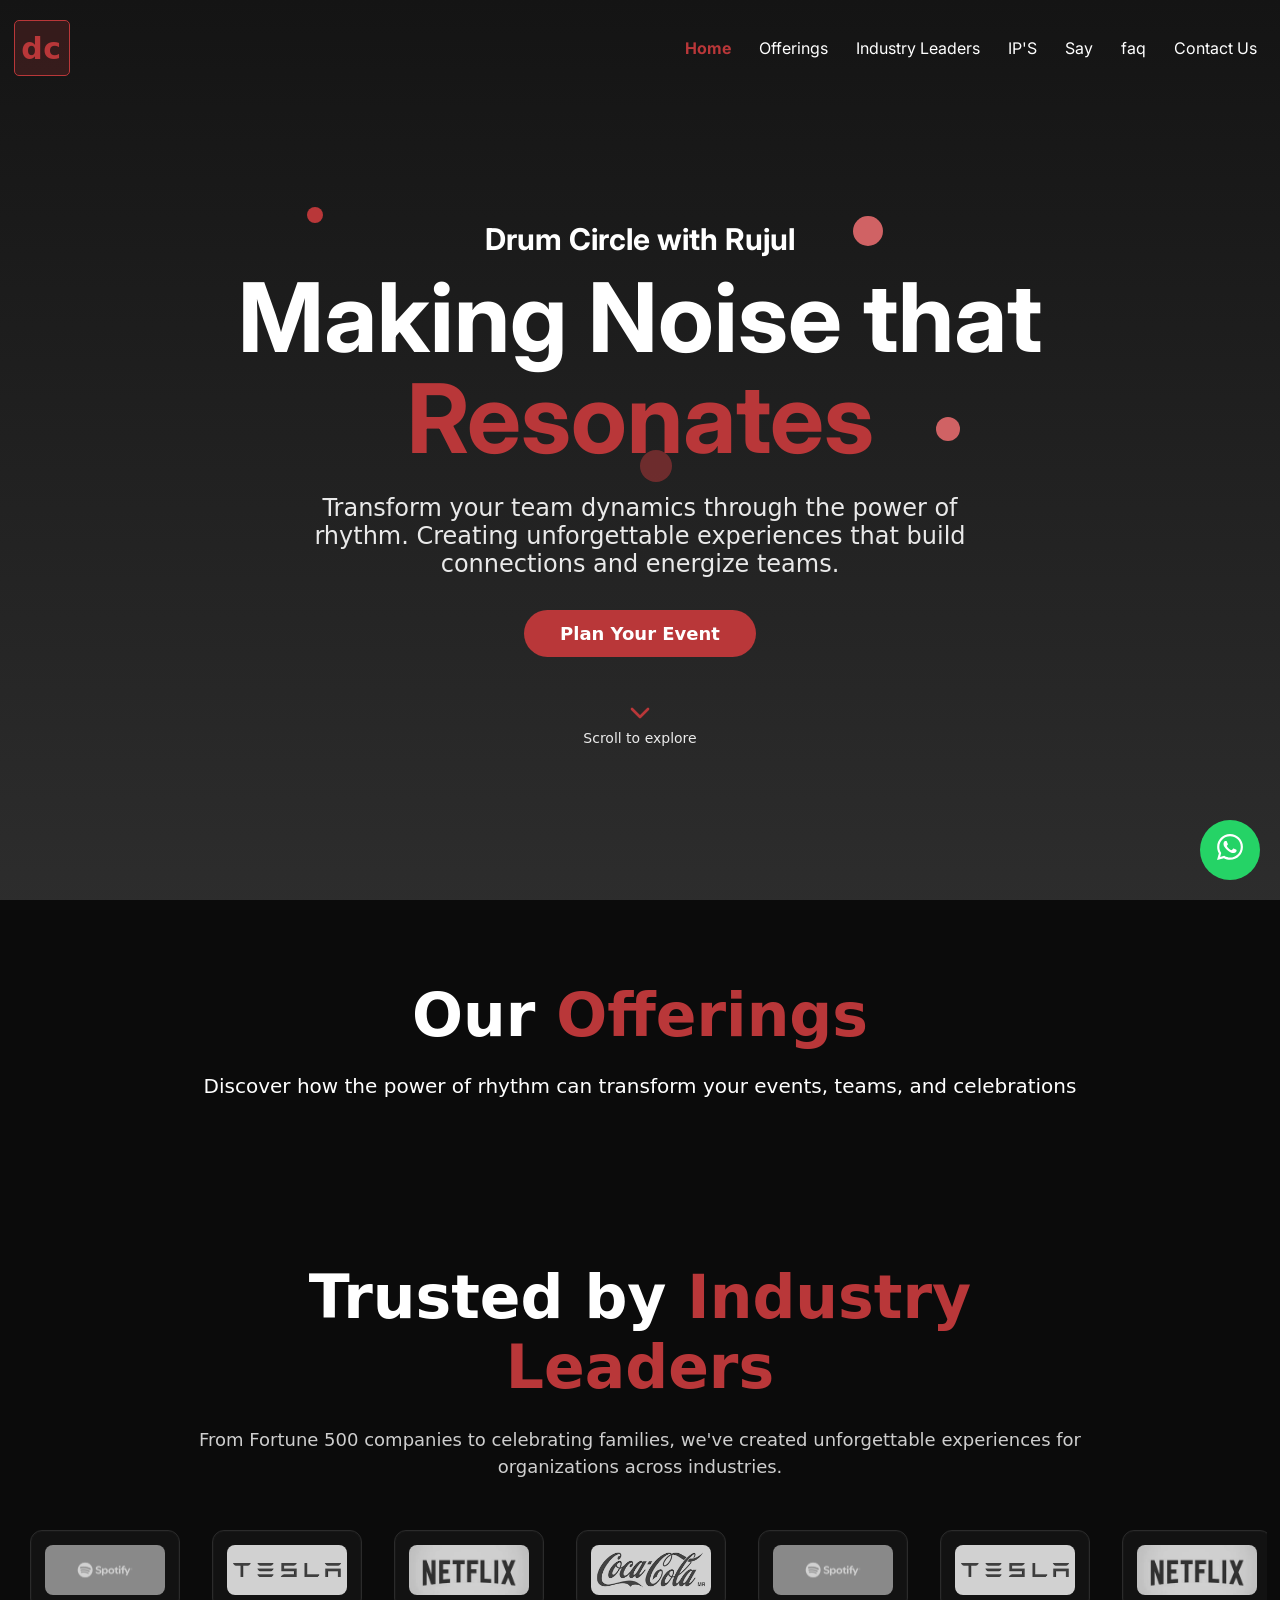
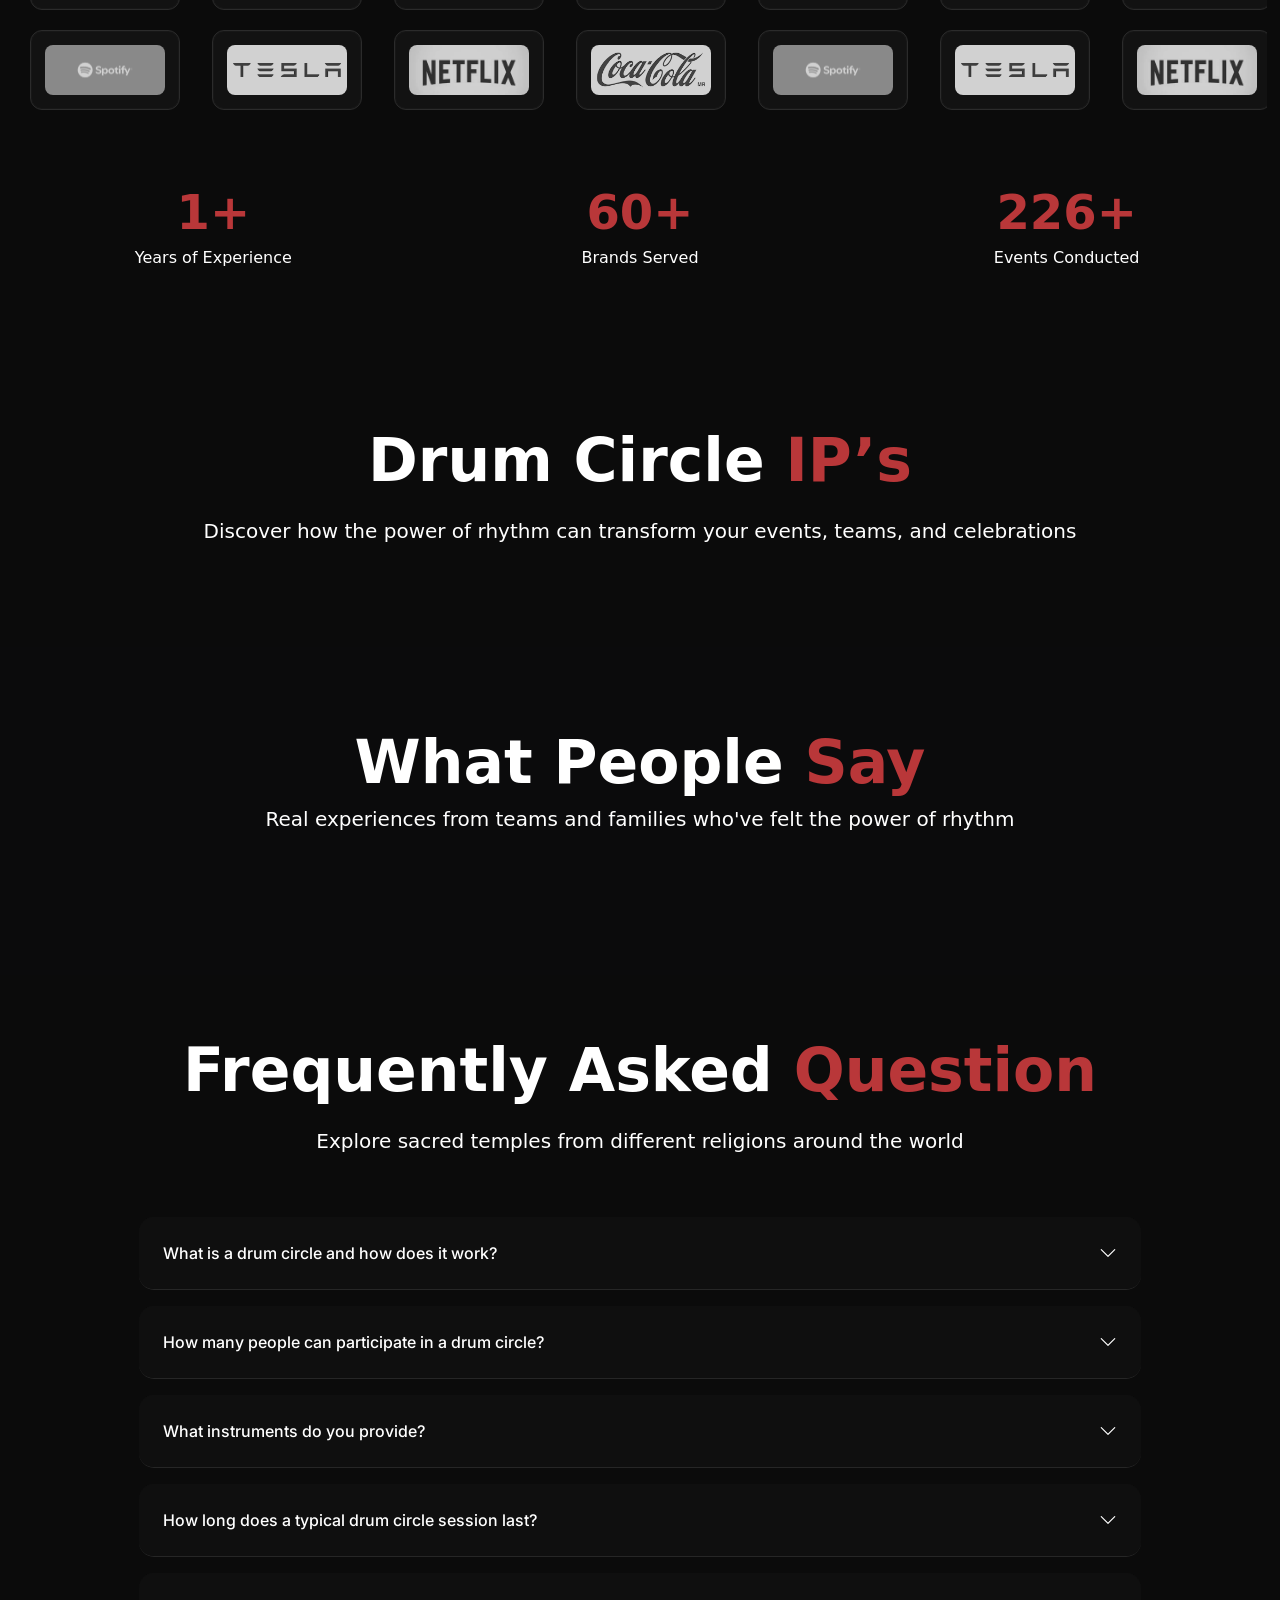
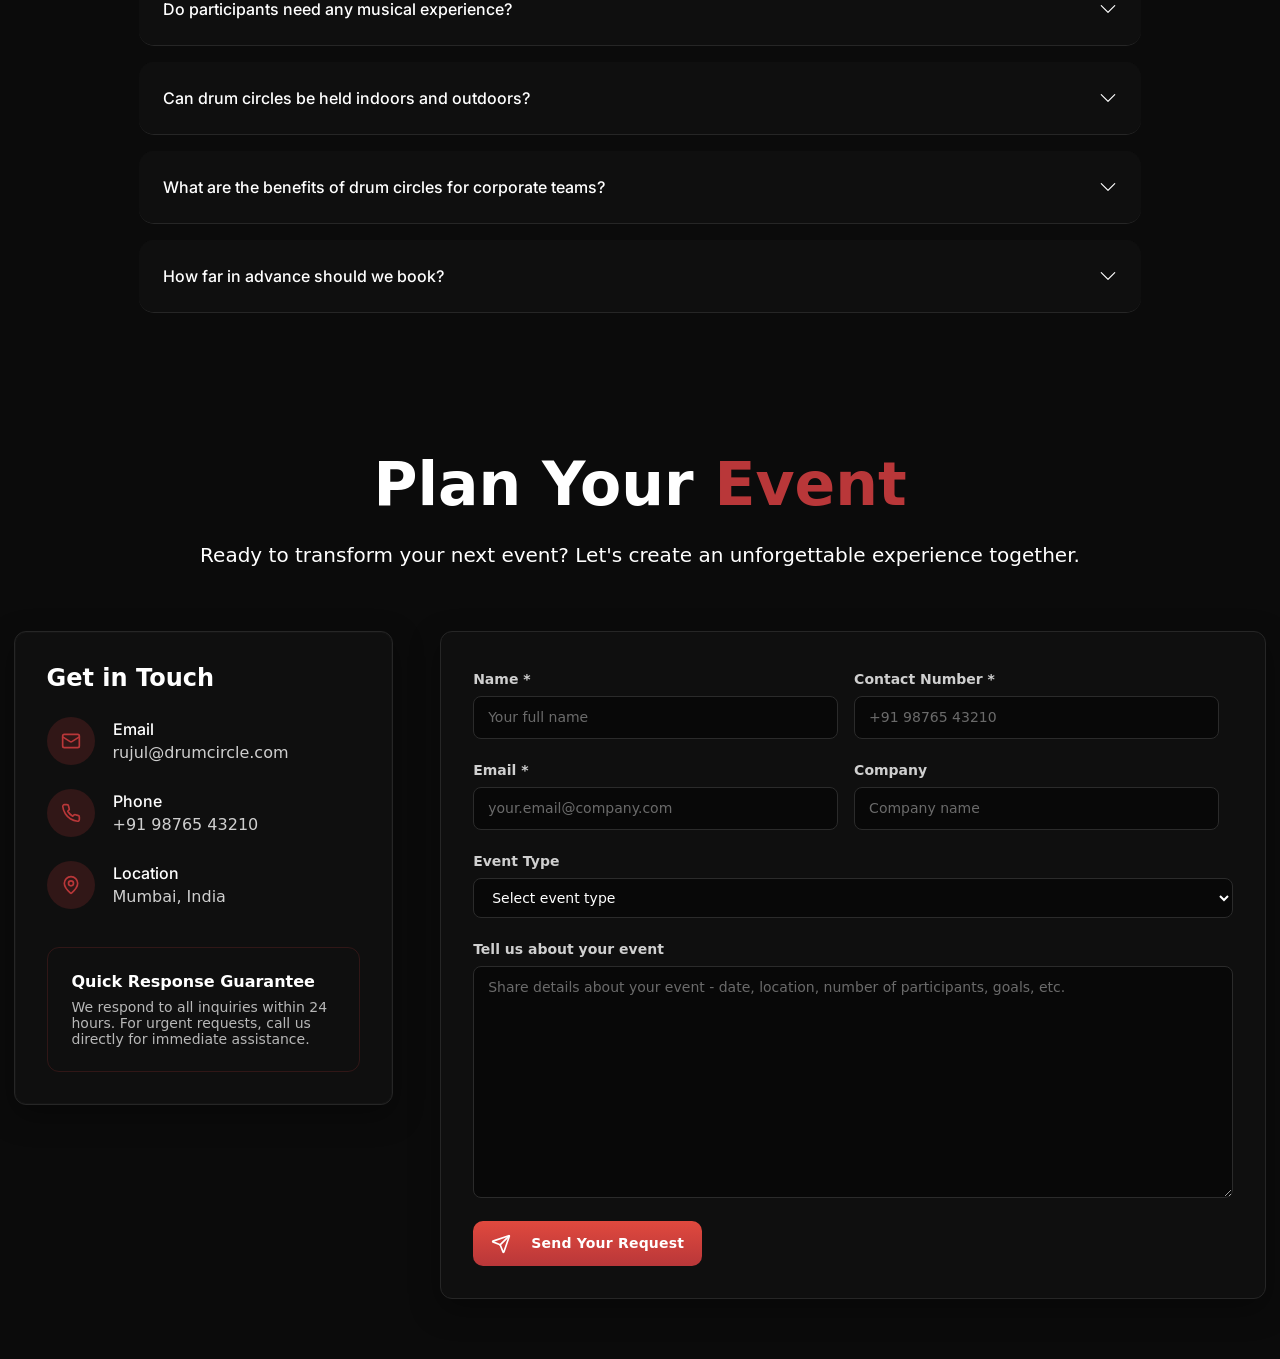
==== commit 0f98b6ee: "Update index.html" ====
--- a/index.html
+++ b/index.html
@@ -19,6 +19,9 @@
     />
     <link rel="stylesheet" type="text/css" href="assets/css/style.css" />
     <link rel="stylesheet" type="text/css" href="assets/css/custom.css" />
+    <!-- Owl Carousel CSS -->
+    <link rel="stylesheet" href="https://cdnjs.cloudflare.com/ajax/libs/OwlCarousel2/2.3.4/assets/owl.carousel.min.css" />
+    <link rel="stylesheet" href="https://cdnjs.cloudflare.com/ajax/libs/OwlCarousel2/2.3.4/assets/owl.theme.default.min.css" />
   </head>
 
   <body>
@@ -36,6 +39,7 @@
               <li><a href="#banner" class="active">Home</a></li>
               <li><a href="#offerings">Offerings</a></li>
               <li><a href="#trusted">Industry Leaders</a></li>
+              <li><a href="#ips">IP'S</a></li>
               <li><a href="#testimonials">Say</a></li>
               <li><a href="#faq">faq</a></li>
               <li><a href="#contact-us">Contact Us</a></li>
@@ -114,14 +118,9 @@
                 teams, and celebrations
               </p>
             </div>
-            <div class="offerings-grid">
-              <div class="offering-card" data-video="assets/video/mov_bbb.mp4">
-                <div class="bg-video">
-                  <video preload="none" muted loop playsinline autoplay>
-                    <source src="assets/video/mov_bbb.mp4" type="video/mp4" />
-                  </video>
-                  <div class="bg-overlay"></div>
-                </div>
+            <div class="offerings-carousel owl-carousel owl-theme">
+              <div class="offering-card offering-new" data-video="assets/video/mov_bbb.mp4">
+                
                 <div class="card-content">
                   <div class="card-icon">
                     <svg
@@ -169,13 +168,8 @@
                   <div class="card-hr"></div>
                 </div>
               </div>
-              <div class="offering-card" data-video="assets/video/mov_bbb.mp4">
-                <div class="bg-video">
-                  <video preload="none" muted loop playsinline autoplay>
-                    <source src="assets/video/mov_bbb.mp4" type="video/mp4" />
-                  </video>
-                  <div class="bg-overlay"></div>
-                </div>
+              <div class="offering-card offering-new" data-video="assets/video/mov_bbb.mp4">
+    
                 <div class="card-content">
                   <div class="card-icon">
                     <svg
@@ -216,13 +210,8 @@
                   <div class="card-hr"></div>
                 </div>
               </div>
-              <div class="offering-card" data-video="assets/video/mov_bbb.mp4">
-                <div class="bg-video">
-                  <video preload="none" muted loop playsinline autoplay>
-                    <source src="assets/video/mov_bbb.mp4" type="video/mp4" />
-                  </video>
-                  <div class="bg-overlay"></div>
-                </div>
+              <div class="offering-card offering-new" data-video="assets/video/mov_bbb.mp4">
+                 
                 <div class="card-content">
                   <div class="card-icon">
                     <svg
@@ -521,7 +510,7 @@
               </div>
             </div>
             <div id="counter" class="row">
-              <div class="col-md-4">
+              <div class="col-lg-4">
                 <div class="counted-content">
                   <div class="number">
                     <span class="count" data-count="11">0</span>+
@@ -529,7 +518,7 @@
                   <p>Years of Experience</p>
                 </div>
               </div>
-              <div class="col-md-4">
+              <div class="col-lg-4">
                 <div class="counted-content">
                   <div class="number">
                     <span class="count" data-count="400">0</span>+
@@ -537,12 +526,110 @@
                   <p>Brands Served</p>
                 </div>
               </div>
-              <div class="col-md-4">
+              <div class="col-lg-4">
                 <div class="counted-content">
                   <div class="number">
                     <span class="count" data-count="1500">0</span>+
                   </div>
                   <p>Events Conducted</p>
+                </div>
+              </div>
+            </div>
+          </div>
+        </div>
+      </section>
+
+
+      <!-- Our ips -->
+      <section>
+        <div class="our-offerings" id="ips">
+          <div class="container">
+            <div class="offerings-head">
+              <h2>Drum Circle <span> IP’s </span></h2>
+              <p>
+                Discover how the power of rhythm can transform your events,
+                teams, and celebrations
+              </p>
+            </div>
+            <div class="owl-carousel owl-theme offerings-carousel">
+              
+              <div class="offering-card" data-video="assets/video/mov_bbb.mp4">
+                <div class="bg-video">
+                  <video preload="none" muted loop playsinline autoplay>
+                    <source src="assets/video/mov_bbb.mp4" type="video/mp4" />
+                  </video>
+                  <div class="bg-overlay"></div>
+                </div>
+                <div class="card-content">
+                  <div class="card-icon">
+                    1
+                  </div>
+                  <h3>Kahaaniyan</h3>
+                 <p>
+                    Strengthen teamwork through engaging collaborative activities. Encourage deeper
+                    connection, boost coordination, and elevate your overall workplace atmosphere.
+                  </p>
+
+                  <ul class="card-list">
+                    <li>Enhanced Leadership Skills</li>
+                    <li>Stronger Team Collaboration</li>
+                    <li>Innovative Thinking & Solutions</li>
+                    <li>Improved Communication Flow</li>
+                  </ul>
+                  <div class="card-hr"></div>
+                </div>
+              </div>
+              <div class="offering-card" data-video="assets/video/mov_bbb.mp4">
+                <div class="bg-video">
+                  <video preload="none" muted loop playsinline autoplay>
+                    <source src="assets/video/mov_bbb.mp4" type="video/mp4" />
+                  </video>
+                  <div class="bg-overlay"></div>
+                </div>
+                <div class="card-content">
+                  <div class="card-icon">
+                     2
+                  </div>
+                  <h3>Maha Drum Circle</h3>
+                  
+                  <p>
+                    Bring families closer through vibrant musical celebrations. A perfect addition
+                    to haldi, ring ceremonies, receptions, and other joyful gatherings.
+                  </p>
+
+                  <ul class="card-list">
+                    <li>Haldi Function Vibes</li>
+                    <li>Ring Ceremony Highlights</li>
+                    <li>Reception Entertainment Acts</li>
+                    <li>Family Connection Moments</li>
+                  </ul>
+                  <div class="card-hr"></div>
+                </div>
+              </div>
+              <div class="offering-card" data-video="assets/video/mov_bbb.mp4">
+                <div class="bg-video">
+                  <video preload="none" muted loop playsinline autoplay>
+                    <source src="assets/video/mov_bbb.mp4" type="video/mp4" />
+                  </video>
+                  <div class="bg-overlay"></div>
+                </div>
+                <div class="card-content">
+                  <div class="card-icon">
+                    3
+                  </div>
+                  <h3>Pause </h3>
+                  <p>
+                    Immersive and high-energy experiences designed for large gatherings. Ideal for
+                    events of any scale, whether hosted indoors or outdoors.
+                  </p>
+
+                  <ul class="card-list">
+                    <li>Capacity Up to 1000 Guests</li>
+                    <li>Suitable for Indoor & Outdoor Venues</li>
+                    <li>Corporate Gatherings</li>
+                    <li>Festival-Style Entertainment</li>
+                  </ul>
+                  <div class="card-hr"></div>
                 </div>
               </div>
             </div>
@@ -561,22 +648,27 @@
                 of rhythm
               </p>
             </div>
-            <div class="video-grid">
+            <div class="video-testimonials-carousel owl-carousel owl-theme">
               <div class="video-card">
                 <div class="video-shell">
                   <div class="video-wrapper">
+                    <img src="assets/images/Screenshot 2026-03-25 225542.png" alt="Rujuta Testimonial" class="video-thumbnail">
                     <video
                       class="card-video"
                       preload="metadata"
                       muted
                       playsinline
-                      autoplay
                       loop
                     >
                       <source src="assets/video/mov_bbb.mp4" type="video/mp4" />
                     </video>
-                  </div>
-                  <div class="video-overlay"></div>
+                    <div class="video-overlay"></div>
+                    <div class="play-button">
+                      <svg xmlns="http://www.w3.org/2000/svg" width="30" height="30" viewBox="0 0 24 24" fill="none" stroke="currentColor" stroke-width="2" stroke-linecap="round" stroke-linejoin="round">
+                        <polygon points="5 3 19 12 5 21 5 3"></polygon>
+                      </svg>
+                    </div>
+                  </div>
                   <div class="video-caption">
                     <div class="name">Rujuta</div>
                     <div class="sub">Haldi Ceremony, Ahmedabad</div>
@@ -586,18 +678,23 @@
               <div class="video-card">
                 <div class="video-shell">
                   <div class="video-wrapper">
+                    <img src="assets/images/Screenshot 2026-03-25 225542.png" alt="Jayneel Testimonial" class="video-thumbnail">
                     <video
                       class="card-video"
                       preload="metadata"
                       muted
                       playsinline
-                      autoplay
                       loop
                     >
                       <source src="assets/video/mov_bbb.mp4" type="video/mp4" />
                     </video>
-                  </div>
-                  <div class="video-overlay"></div>
+                    <div class="video-overlay"></div>
+                    <div class="play-button">
+                      <svg xmlns="http://www.w3.org/2000/svg" width="30" height="30" viewBox="0 0 24 24" fill="none" stroke="currentColor" stroke-width="2" stroke-linecap="round" stroke-linejoin="round">
+                        <polygon points="5 3 19 12 5 21 5 3"></polygon>
+                      </svg>
+                    </div>
+                  </div>
                   <div class="video-caption">
                     <div class="name">Jayneel</div>
                     <div class="sub">
@@ -609,18 +706,23 @@
               <div class="video-card">
                 <div class="video-shell">
                   <div class="video-wrapper">
+                    <img src="assets/images/Screenshot 2026-03-25 225542.png" alt="Testimonial" class="video-thumbnail">
                     <video
                       class="card-video"
                       preload="metadata"
                       muted
                       playsinline
-                      autoplay
                       loop
                     >
                       <source src="assets/video/mov_bbb.mp4" type="video/mp4" />
                     </video>
-                  </div>
-                  <div class="video-overlay"></div>
+                    <div class="video-overlay"></div>
+                    <div class="play-button">
+                      <svg xmlns="http://www.w3.org/2000/svg" width="30" height="30" viewBox="0 0 24 24" fill="none" stroke="currentColor" stroke-width="2" stroke-linecap="round" stroke-linejoin="round">
+                        <polygon points="5 3 19 12 5 21 5 3"></polygon>
+                      </svg>
+                    </div>
+                  </div>
                   <div class="video-caption">
                     <div class="name">Name Here</div>
                     <div class="sub">Event Type, City</div>
@@ -870,7 +972,7 @@
       </section>
 
       <!-- contact page -->
-      <section>
+      <section> 
         <div class="contact-page" id="contact-us">
           <div class="container">
             <div class="contact-head">
@@ -1228,8 +1330,11 @@
     <script src="assets/js/jquery-3.1.1.js"></script>
     <script src="assets/js/bootstrap.min.js"></script>
     <script src="assets/js/custom.js"></script>
+    <!-- Owl Carousel JS -->
+    <script src="https://cdnjs.cloudflare.com/ajax/libs/OwlCarousel2/2.3.4/owl.carousel.min.js"></script>
     <script>
       $(document).ready(function () {
+
         var counted = 0;
         $(window).scroll(function () {
           var oTop = $("#counter").offset().top - window.innerHeight;
